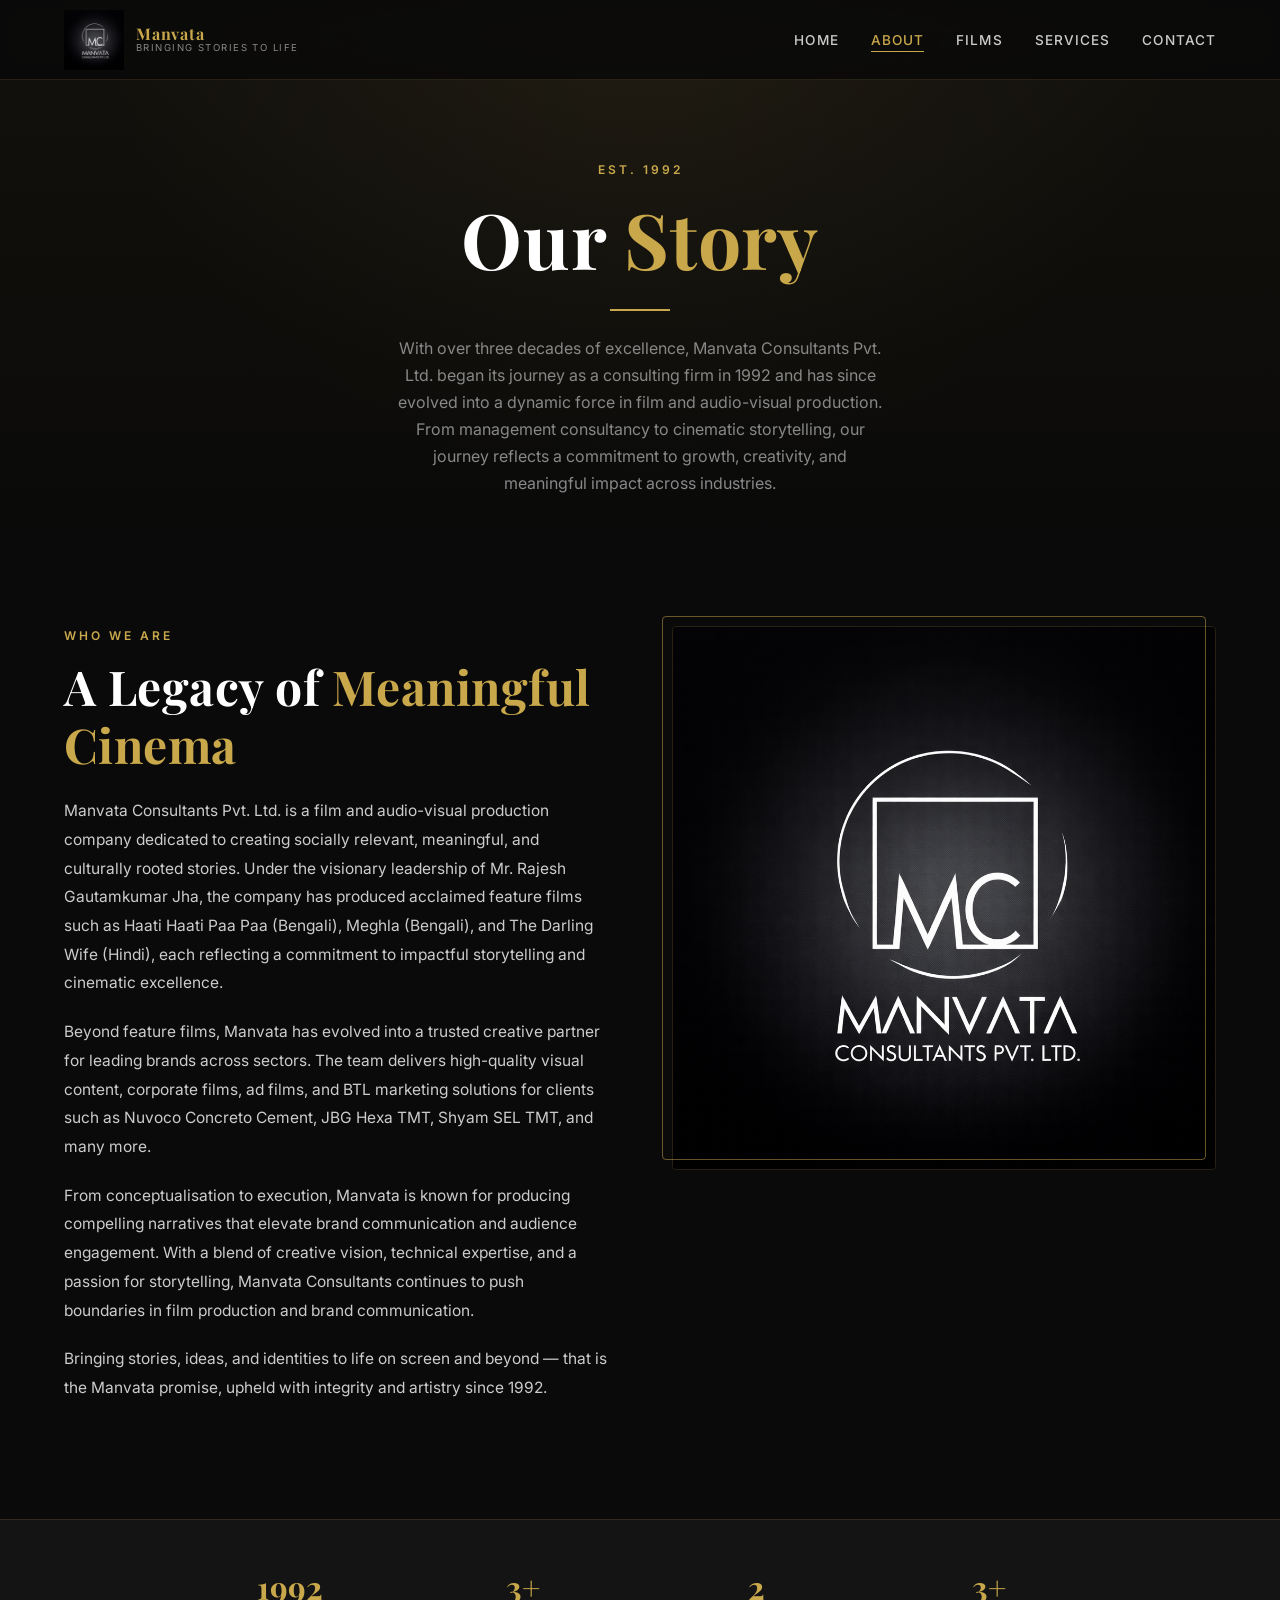
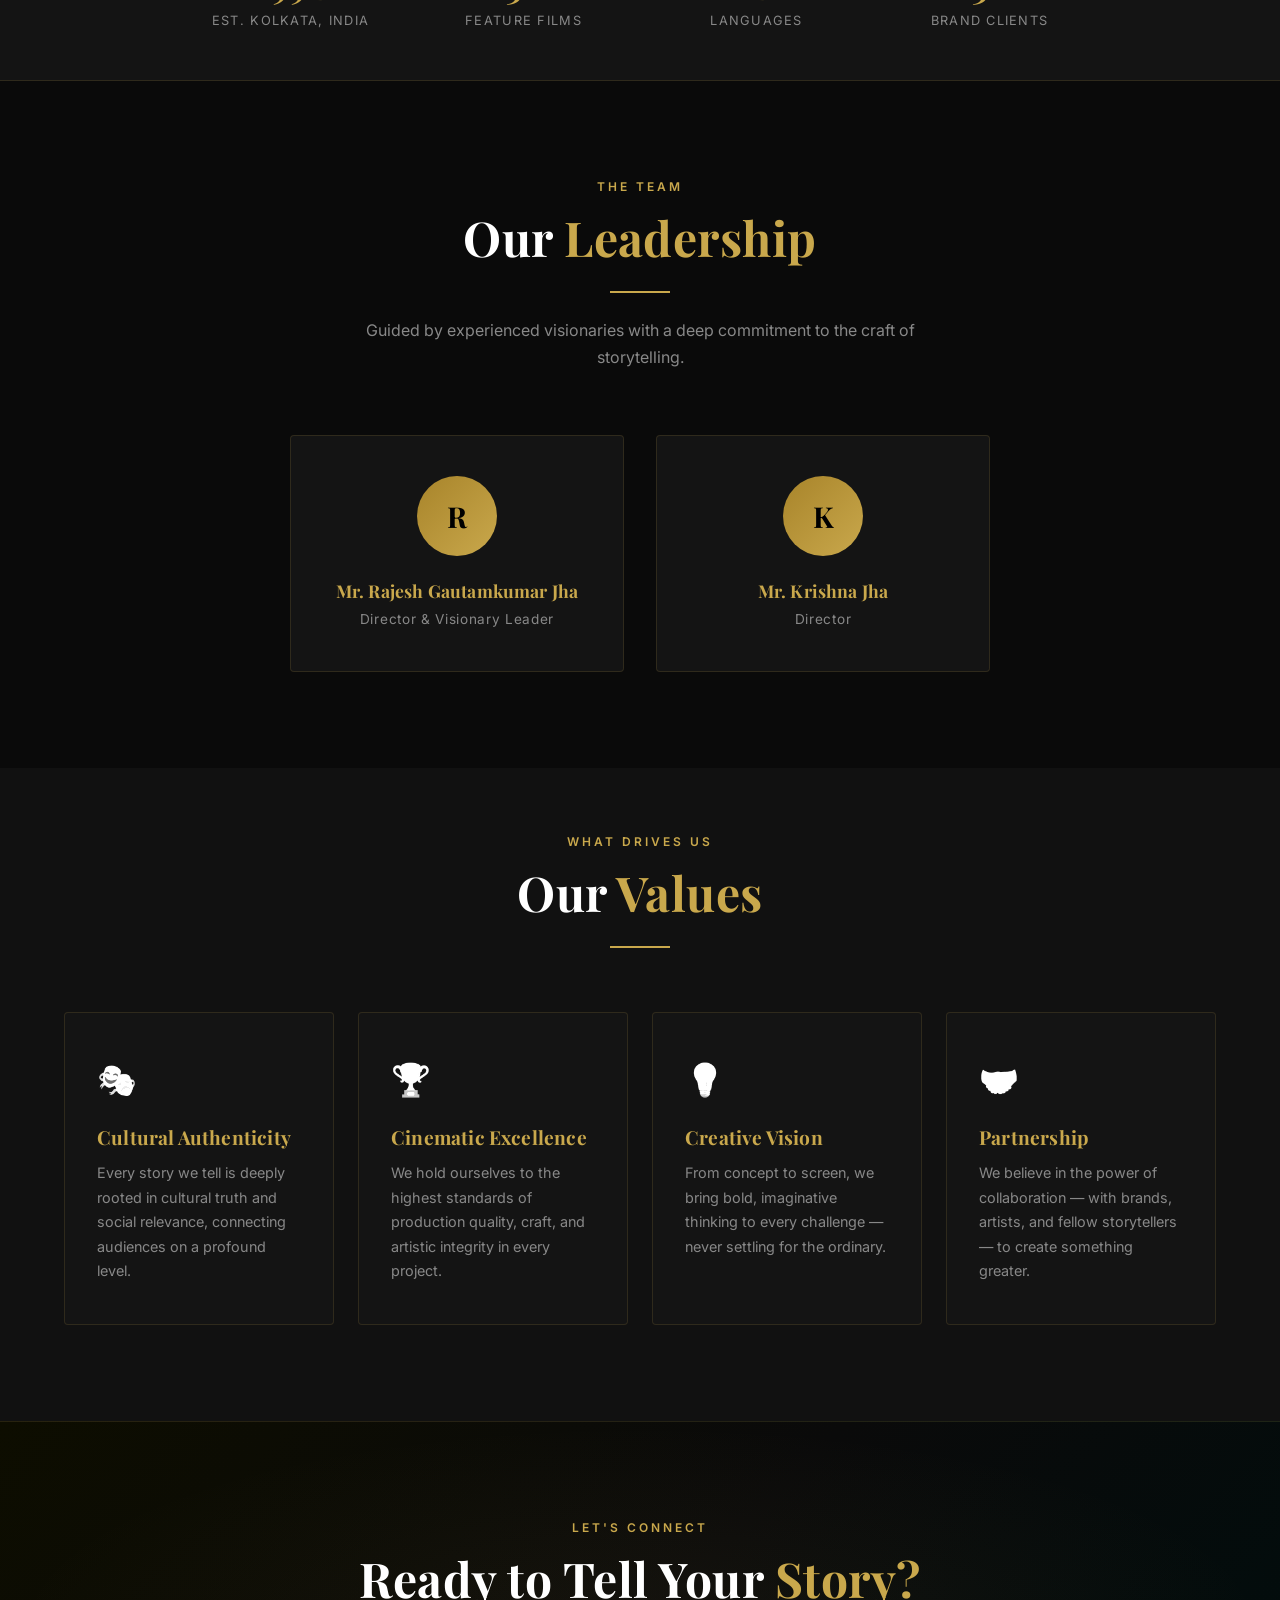
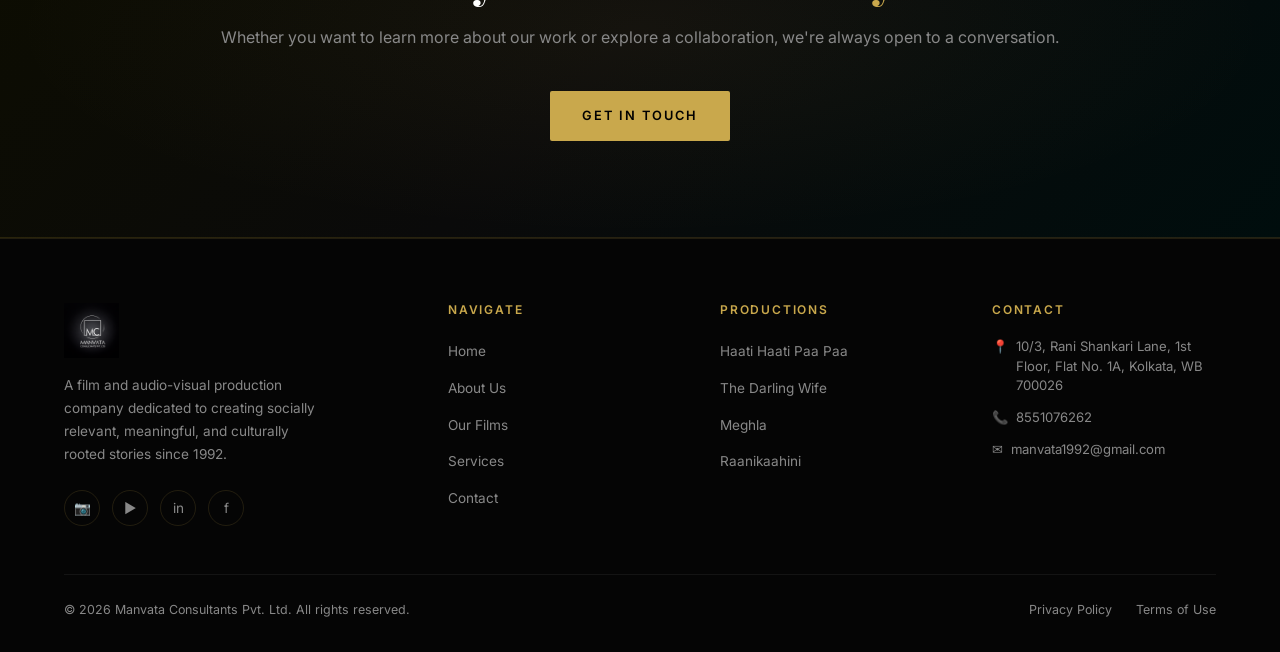
==== about.html @ 1e354010 "added gold MENU button for mobile" ====
<!DOCTYPE html>
<html lang="en">
<head>
  <meta charset="UTF-8" />
  <meta name="viewport" content="width=device-width, initial-scale=1.0" />
  <title>About Us — Manvata Consultants Pvt. Ltd.</title>
  <meta name="description" content="Learn about Manvata Consultants Pvt. Ltd. — our story, leadership, and mission to bring meaningful stories to life since 1992." />
  <link rel="preconnect" href="https://fonts.googleapis.com" />
  <link rel="preconnect" href="https://fonts.gstatic.com" crossorigin />
  <link href="https://fonts.googleapis.com/css2?family=Playfair+Display:ital,wght@0,400;0,600;0,700;1,400;1,600&family=Inter:wght@300;400;500;600&display=swap" rel="stylesheet" />
  <link rel="stylesheet" href="styles.css" />
  <style>
    .about-hero-page {
      padding-top: calc(var(--nav-height) + 5rem);
      padding-bottom: 5rem;
      padding-left: 5%;
      padding-right: 5%;
      text-align: center;
      background: linear-gradient(to bottom, rgba(201,168,76,0.05) 0%, transparent 100%);
      position: relative;
    }
    .about-hero-page::before {
      content: '';
      position: absolute;
      inset: 0;
      background: radial-gradient(ellipse at 50% 0%, rgba(201,168,76,0.07) 0%, transparent 60%);
      pointer-events: none;
    }
    .about-hero-page h1 {
      margin-bottom: 0.75rem;
      position: relative;
    }
    .about-hero-page p {
      color: var(--text-muted);
      font-size: 1rem;
      max-width: 500px;
      margin: 0 auto;
      position: relative;
    }
  </style>
</head>
<body>

  <!-- NAVIGATION -->
  <nav class="navbar" id="navbar">
    <a href="index.html" class="nav-logo">
      <img src="manvata-logo.png" alt="Manvata Consultants Logo" />
      <div class="nav-logo-text">
        <span class="nav-logo-name">Manvata</span>
        <span class="nav-logo-tagline">Bringing Stories to Life</span>
      </div>
    </a>
    <ul class="nav-links">
      <li><a href="index.html">Home</a></li>
      <li><a href="about.html">About</a></li>
      <li><a href="films.html">Films</a></li>
      <li><a href="services.html">Services</a></li>
      <li><a href="contact.html">Contact</a></li>
    </ul>
    <button class="mobile-menu-btn" id="menuBtn">MENU &#9776;</button>
  </nav>

  <!-- MOBILE MENU -->
  <div class="mobile-menu">
    <a href="index.html">Home</a>
    <a href="about.html">About</a>
    <a href="films.html">Films</a>
    <a href="services.html">Services</a>
    <a href="contact.html">Contact</a>
  </div>

  <main>

    <!-- HERO -->
    <div class="about-hero-page">
      <span class="section-label reveal">Est. 1992</span>
      <h1 class="reveal">Our <span class="gold-text">Story</span></h1>
      <div class="gold-line reveal"></div>
      <p class="reveal">With over three decades of excellence, Manvata Consultants Pvt. Ltd. began its journey as a consulting firm in 1992 and has since evolved into a dynamic force in film and audio-visual production. From management consultancy to cinematic storytelling, our journey reflects a commitment to growth, creativity, and meaningful impact across industries.</p>
    </div>

    <!-- COMPANY STORY -->
    <section class="section" style="padding-top: 3rem;">
      <div class="section-inner">
        <div class="story-content">
          <div class="story-text reveal-left">
            <span class="section-label">Who We Are</span>
            <h2 style="margin-bottom: 1.5rem;">A Legacy of <span class="gold-text">Meaningful Cinema</span></h2>
            <p>
              Manvata Consultants Pvt. Ltd. is a film and audio-visual production company dedicated to creating socially relevant,
              meaningful, and culturally rooted stories. Under the visionary leadership of Mr. Rajesh Gautamkumar Jha, the company
              has produced acclaimed feature films such as Haati Haati Paa Paa (Bengali), Meghla (Bengali), and The Darling Wife
              (Hindi), each reflecting a commitment to impactful storytelling and cinematic excellence.
            </p>
            <p>
              Beyond feature films, Manvata has evolved into a trusted creative partner for leading brands across sectors. The team
              delivers high-quality visual content, corporate films, ad films, and BTL marketing solutions for clients such as Nuvoco
              Concreto Cement, JBG Hexa TMT, Shyam SEL TMT, and many more.
            </p>
            <p>
              From conceptualisation to execution, Manvata is known for producing compelling narratives that elevate brand
              communication and audience engagement. With a blend of creative vision, technical expertise, and a passion for
              storytelling, Manvata Consultants continues to push boundaries in film production and brand communication.
            </p>
            <p>
              Bringing stories, ideas, and identities to life on screen and beyond — that is the Manvata promise, upheld with
              integrity and artistry since 1992.
            </p>
          </div>
          <div class="story-image reveal-right">
            <img src="manvata-logo.png" alt="Manvata Consultants" style="border-radius: 4px; border: 1px solid var(--border-subtle);" />
            <div class="story-image-frame"></div>
          </div>
        </div>
      </div>
    </section>

    <!-- STATS BAR -->
    <div class="stats-bar reveal">
      <div class="stats-grid">
        <div class="stat-item">
          <h3>1992</h3>
          <p>Est. Kolkata, India</p>
        </div>
        <div class="stat-item">
          <h3>3+</h3>
          <p>Feature Films</p>
        </div>
        <div class="stat-item">
          <h3>2</h3>
          <p>Languages</p>
        </div>
        <div class="stat-item">
          <h3>3+</h3>
          <p>Brand Clients</p>
        </div>
      </div>
    </div>

    <!-- LEADERSHIP -->
    <section class="section">
      <div class="section-inner">
        <div class="section-header">
          <span class="section-label reveal">The Team</span>
          <h2 class="reveal">Our <span class="gold-text">Leadership</span></h2>
          <div class="gold-line reveal"></div>
          <p class="reveal">Guided by experienced visionaries with a deep commitment to the craft of storytelling.</p>
        </div>
        <div class="leadership-grid">
          <div class="leader-card reveal reveal-delay-1">
            <div class="leader-avatar">R</div>
            <h3>Mr. Rajesh Gautamkumar Jha</h3>
            <p class="leader-role">Director &amp; Visionary Leader</p>
          </div>
          <div class="leader-card reveal reveal-delay-2">
            <div class="leader-avatar">K</div>
            <h3>Mr. Krishna Jha</h3>
            <p class="leader-role">Director</p>
          </div>
        </div>
      </div>
    </section>

    <!-- VALUES SECTION -->
    <section class="section" style="background: var(--bg-secondary); padding-top: 4rem;">
      <div class="section-inner">
        <div class="section-header">
          <span class="section-label reveal">What Drives Us</span>
          <h2 class="reveal">Our <span class="gold-text">Values</span></h2>
          <div class="gold-line reveal"></div>
        </div>
        <div class="services-grid">
          <div class="service-card reveal reveal-delay-1">
            <span class="service-icon">🎭</span>
            <h3>Cultural Authenticity</h3>
            <p>Every story we tell is deeply rooted in cultural truth and social relevance, connecting audiences on a profound level.</p>
          </div>
          <div class="service-card reveal reveal-delay-2">
            <span class="service-icon">🏆</span>
            <h3>Cinematic Excellence</h3>
            <p>We hold ourselves to the highest standards of production quality, craft, and artistic integrity in every project.</p>
          </div>
          <div class="service-card reveal reveal-delay-3">
            <span class="service-icon">💡</span>
            <h3>Creative Vision</h3>
            <p>From concept to screen, we bring bold, imaginative thinking to every challenge — never settling for the ordinary.</p>
          </div>
          <div class="service-card reveal reveal-delay-4">
            <span class="service-icon">🤝</span>
            <h3>Partnership</h3>
            <p>We believe in the power of collaboration — with brands, artists, and fellow storytellers — to create something greater.</p>
          </div>
        </div>
      </div>
    </section>

    <!-- CTA SECTION -->
    <section class="cta-section">
      <div class="section-inner">
        <span class="section-label reveal">Let's Connect</span>
        <h2 class="reveal">Ready to Tell Your <span class="gold-text">Story?</span></h2>
        <p class="reveal">Whether you want to learn more about our work or explore a collaboration, we're always open to a conversation.</p>
        <a href="contact.html" class="btn btn-gold reveal">Get In Touch</a>
      </div>
    </section>

  </main>

  <!-- FOOTER -->
  <footer class="footer">
    <div class="footer-grid">
      <div class="footer-brand">
        <img src="manvata-logo.png" alt="Manvata Consultants" class="footer-logo" />
        <p>A film and audio-visual production company dedicated to creating socially relevant, meaningful, and culturally rooted stories since 1992.</p>
        <div class="social-links">
          <a href="#" class="social-link" aria-label="Instagram">&#x1F4F7;</a>
          <a href="#" class="social-link" aria-label="YouTube">&#x25B6;</a>
          <a href="#" class="social-link" aria-label="LinkedIn">in</a>
          <a href="#" class="social-link" aria-label="Facebook">f</a>
        </div>
      </div>
      <div class="footer-col">
        <h4>Navigate</h4>
        <ul>
          <li><a href="index.html">Home</a></li>
          <li><a href="about.html">About Us</a></li>
          <li><a href="films.html">Our Films</a></li>
          <li><a href="services.html">Services</a></li>
          <li><a href="contact.html">Contact</a></li>
        </ul>
      </div>
      <div class="footer-col">
        <h4>Productions</h4>
        <ul>
          <li><a href="films.html">Haati Haati Paa Paa</a></li>
          <li><a href="films.html">The Darling Wife</a></li>
          <li><a href="films.html">Meghla</a></li>
          <li><a href="films.html">Raanikaahini</a></li>
        </ul>
      </div>
      <div class="footer-col">
        <h4>Contact</h4>
        <div class="contact-line">
          <span>&#x1F4CD;</span>
          <span>10/3, Rani Shankari Lane, 1st Floor, Flat No. 1A, Kolkata, WB 700026</span>
        </div>
        <div class="contact-line">
          <span>&#x1F4DE;</span>
          <span>8551076262</span>
        </div>
        <div class="contact-line">
          <span>&#x2709;</span>
          <span>manvata1992@gmail.com</span>
        </div>
      </div>
    </div>
    <div class="footer-bottom">
      <p>&copy; 2026 Manvata Consultants Pvt. Ltd. All rights reserved.</p>
      <div class="footer-bottom-links">
        <a href="#">Privacy Policy</a>
        <a href="#">Terms of Use</a>
      </div>
    </div>
  </footer>

  <script src="script.js"></script>
</body>
</html>
---- styles.css ----
/* ============================================
   MANVATA CONSULTANTS - MAIN STYLESHEET
   Dark Cinematic Theme
   ============================================ */

:root {
  --bg-primary: #0a0a0a;
  --bg-secondary: #111111;
  --bg-card: #141414;
  --bg-card-hover: #1a1a1a;
  --gold: #c9a84c;
  --gold-light: #e0c070;
  --gold-dark: #a8842a;
  --text-white: #ffffff;
  --text-light: #cccccc;
  --text-muted: #888888;
  --border-subtle: rgba(201, 168, 76, 0.15);
  --border-gold: rgba(201, 168, 76, 0.5);
  --shadow-gold: 0 0 30px rgba(201, 168, 76, 0.2);
  --shadow-gold-strong: 0 0 50px rgba(201, 168, 76, 0.35);
  --font-serif: 'Playfair Display', Georgia, serif;
  --font-sans: 'Inter', 'Segoe UI', sans-serif;
  --transition: all 0.35s cubic-bezier(0.4, 0, 0.2, 1);
  --nav-height: 80px;
}

/* ========== RESET & BASE ========== */
*, *::before, *::after {
  margin: 0;
  padding: 0;
  box-sizing: border-box;
}

html {
  scroll-behavior: smooth;
  font-size: 16px;
}

body {
  background-color: var(--bg-primary);
  color: var(--text-white);
  font-family: var(--font-sans);
  line-height: 1.7;
  overflow-x: hidden;
}

a {
  color: inherit;
  text-decoration: none;
}

img {
  max-width: 100%;
  height: auto;
  display: block;
}

ul {
  list-style: none;
}

/* ========== TYPOGRAPHY ========== */
h1, h2, h3, h4 {
  font-family: var(--font-serif);
  font-weight: 700;
  line-height: 1.2;
  letter-spacing: 0.01em;
}

h1 { font-size: clamp(2.4rem, 6vw, 5rem); }
h2 { font-size: clamp(1.8rem, 4vw, 3rem); }
h3 { font-size: clamp(1.3rem, 2.5vw, 1.8rem); }
h4 { font-size: 1.2rem; }

.gold-text { color: var(--gold); }
.section-label {
  font-size: 0.75rem;
  font-weight: 600;
  letter-spacing: 0.25em;
  text-transform: uppercase;
  color: var(--gold);
  display: block;
  margin-bottom: 0.75rem;
}

/* ========== NAVIGATION ========== */
.navbar {
  position: fixed;
  top: 0;
  left: 0;
  right: 0;
  z-index: 1000;
  height: var(--nav-height);
  display: flex;
  align-items: center;
  padding: 0 5%;
  background: rgba(10, 10, 10, 0.92);
  backdrop-filter: blur(16px);
  -webkit-backdrop-filter: blur(16px);
  border-bottom: 1px solid var(--border-subtle);
  transition: var(--transition);
}

.navbar.scrolled {
  background: rgba(10, 10, 10, 0.98);
  box-shadow: 0 4px 30px rgba(0,0,0,0.5);
}

.nav-logo {
  display: flex;
  align-items: center;
  gap: 12px;
  flex-shrink: 0;
}

.nav-logo img {
  max-height: 60px;
  width: auto;
  object-fit: contain;
}

.nav-logo-text {
  display: flex;
  flex-direction: column;
  line-height: 1.1;
}

.nav-logo-name {
  font-family: var(--font-serif);
  font-size: 1rem;
  font-weight: 700;
  color: var(--gold);
  letter-spacing: 0.05em;
}

.nav-logo-tagline {
  font-size: 0.6rem;
  color: var(--text-muted);
  letter-spacing: 0.15em;
  text-transform: uppercase;
}

.nav-links {
  display: flex;
  align-items: center;
  gap: 2rem;
  margin-left: auto;
}

.nav-links a {
  font-size: 0.85rem;
  font-weight: 500;
  letter-spacing: 0.08em;
  text-transform: uppercase;
  color: var(--text-light);
  position: relative;
  transition: var(--transition);
}

.nav-links a::after {
  content: '';
  position: absolute;
  bottom: -4px;
  left: 0;
  width: 0;
  height: 1px;
  background: var(--gold);
  transition: var(--transition);
}

.nav-links a:hover,
.nav-links a.active {
  color: var(--gold);
}

.nav-links a:hover::after,
.nav-links a.active::after {
  width: 100%;
}

.mobile-menu-btn {
  display: none;
  background: none;
  border: none;
  color: #c9a84c;
  font-size: 16px;
  font-weight: bold;
  cursor: pointer;
  letter-spacing: 2px;
  margin-left: auto;
}

@media (max-width: 768px) {
  .nav-logo img {
    max-height: 45px;
  }

  .mobile-menu-btn {
    display: block;
  }

  .nav-links {
    display: none;
  }

  .nav-links.active {
    display: flex;
    flex-direction: column;
    position: absolute;
    top: 100%;
    left: 0;
    width: 100%;
    background: #0a0a0a;
    padding: 20px;
    gap: 20px;
  }
}

.mobile-menu {
  display: none;
  position: fixed;
  top: var(--nav-height);
  left: 0;
  right: 0;
  background: #0a0a0a;
  border-bottom: 1px solid var(--border-gold);
  padding: 1.5rem 5%;
  z-index: 999;
  flex-direction: column;
  gap: 0;
}

.mobile-menu.open {
  display: flex;
}

.mobile-menu a {
  font-size: 0.9rem;
  font-weight: 600;
  letter-spacing: 0.12em;
  text-transform: uppercase;
  color: #c9a84c;
  transition: var(--transition);
  border-bottom: 1px solid rgba(201, 168, 76, 0.15);
  padding: 1rem 0;
}

.mobile-menu a:last-child {
  border-bottom: none;
}

.mobile-menu a:hover {
  color: #fff;
  padding-left: 10px;
}

/* ========== HERO SECTION ========== */
.hero {
  position: relative;
  min-height: 100vh;
  display: flex;
  align-items: center;
  justify-content: center;
  text-align: center;
  overflow: hidden;
  background: var(--bg-primary);
}

.hero-bg {
  position: absolute;
  inset: 0;
  background:
    radial-gradient(ellipse at 50% 0%, rgba(201, 168, 76, 0.08) 0%, transparent 60%),
    radial-gradient(ellipse at 80% 100%, rgba(201, 168, 76, 0.05) 0%, transparent 50%);
}

.hero-grid {
  position: absolute;
  inset: 0;
  background-image:
    linear-gradient(rgba(201, 168, 76, 0.04) 1px, transparent 1px),
    linear-gradient(90deg, rgba(201, 168, 76, 0.04) 1px, transparent 1px);
  background-size: 60px 60px;
  mask-image: radial-gradient(ellipse at center, black 30%, transparent 80%);
}

.hero-content {
  position: relative;
  z-index: 2;
  padding: 0 5%;
  max-width: 900px;
}

.hero-logo {
  width: 160px;
  height: 160px;
  object-fit: contain;
  margin: 0 auto 2.5rem;
  filter: drop-shadow(0 0 30px rgba(201, 168, 76, 0.3));
  animation: float 6s ease-in-out infinite;
}

@keyframes float {
  0%, 100% { transform: translateY(0); }
  50% { transform: translateY(-12px); }
}

.hero-title {
  color: var(--text-white);
  margin-bottom: 0.5rem;
  text-shadow: 0 2px 20px rgba(0,0,0,0.5);
}

.hero-tagline {
  font-family: var(--font-serif);
  font-size: clamp(1.2rem, 3vw, 1.8rem);
  color: var(--gold);
  font-style: italic;
  margin-bottom: 2rem;
  letter-spacing: 0.05em;
}

@media (max-width: 768px) {
  .hero-tagline {
    margin-bottom: 30px;
  }
  .hero-description {
    margin-bottom: 30px;
  }
  .hero-content {
    padding: 0 6%;
    display: flex;
    flex-direction: column;
    align-items: center;
  }
  .hero-logo {
    width: 120px;
    height: 120px;
  }
}

.hero-divider {
  width: 80px;
  height: 1px;
  background: linear-gradient(90deg, transparent, var(--gold), transparent);
  margin: 0 auto 2rem;
}

.hero-description {
  font-size: 1.05rem;
  color: var(--text-light);
  max-width: 560px;
  margin: 0 auto 2.5rem;
  line-height: 1.8;
}

.hero-scroll-hint {
  position: absolute;
  bottom: 2rem;
  left: 50%;
  transform: translateX(-50%);
  display: flex;
  flex-direction: column;
  align-items: center;
  gap: 8px;
  color: var(--text-muted);
  font-size: 0.7rem;
  letter-spacing: 0.15em;
  text-transform: uppercase;
  animation: bounce 2s ease-in-out infinite;
}

.hero-scroll-hint::after {
  content: '';
  width: 1px;
  height: 40px;
  background: linear-gradient(to bottom, var(--gold), transparent);
}

@keyframes bounce {
  0%, 100% { transform: translateX(-50%) translateY(0); }
  50% { transform: translateX(-50%) translateY(-8px); }
}

/* ========== BUTTONS ========== */
.btn {
  display: inline-flex;
  align-items: center;
  gap: 8px;
  padding: 14px 32px;
  border-radius: 2px;
  font-size: 0.8rem;
  font-weight: 600;
  letter-spacing: 0.15em;
  text-transform: uppercase;
  cursor: pointer;
  border: none;
  transition: var(--transition);
  position: relative;
  overflow: hidden;
}

.btn-gold {
  background: var(--gold);
  color: #000;
}

.btn-gold::before {
  content: '';
  position: absolute;
  top: 0;
  left: -100%;
  width: 100%;
  height: 100%;
  background: linear-gradient(90deg, transparent, rgba(255,255,255,0.2), transparent);
  transition: left 0.5s;
}

.btn-gold:hover::before { left: 100%; }
.btn-gold:hover {
  background: var(--gold-light);
  box-shadow: 0 8px 25px rgba(201, 168, 76, 0.4);
  transform: translateY(-2px);
}

.btn-outline {
  background: transparent;
  color: var(--gold);
  border: 1px solid var(--gold);
}

.btn-outline:hover {
  background: var(--gold);
  color: #000;
  box-shadow: 0 8px 25px rgba(201, 168, 76, 0.3);
  transform: translateY(-2px);
}

/* ========== SECTIONS ========== */
.section {
  padding: 6rem 5%;
}

.section-inner {
  max-width: 1200px;
  margin: 0 auto;
}

.section-header {
  text-align: center;
  margin-bottom: 4rem;
}

.section-header h2 {
  margin-bottom: 1rem;
}

.section-header p {
  color: var(--text-muted);
  max-width: 560px;
  margin: 0 auto;
  font-size: 1rem;
}

.gold-line {
  width: 60px;
  height: 2px;
  background: var(--gold);
  margin: 1.5rem auto;
}

/* ========== SERVICE CARDS ========== */
.services-grid {
  display: grid;
  grid-template-columns: repeat(auto-fit, minmax(260px, 1fr));
  gap: 1.5rem;
}

.service-card {
  background: var(--bg-card);
  border: 1px solid var(--border-subtle);
  border-radius: 4px;
  padding: 2.5rem 2rem;
  transition: var(--transition);
  position: relative;
  overflow: hidden;
}

.service-card::before {
  content: '';
  position: absolute;
  top: 0;
  left: 0;
  right: 0;
  height: 2px;
  background: linear-gradient(90deg, transparent, var(--gold), transparent);
  transform: scaleX(0);
  transition: var(--transition);
}

.service-card:hover {
  background: var(--bg-card-hover);
  border-color: var(--border-gold);
  box-shadow: var(--shadow-gold);
  transform: translateY(-6px);
}

.service-card:hover::before {
  transform: scaleX(1);
}

.service-icon {
  font-size: 2rem;
  margin-bottom: 1.2rem;
  display: block;
  filter: saturate(0) brightness(2);
  transition: var(--transition);
}

.service-card:hover .service-icon {
  filter: none;
}

.service-card h3 {
  color: var(--gold);
  font-size: 1.2rem;
  margin-bottom: 0.75rem;
}

.service-card p {
  color: var(--text-muted);
  font-size: 0.9rem;
  line-height: 1.7;
}

/* ========== FILM CARDS ========== */
.films-grid {
  display: grid;
  grid-template-columns: repeat(auto-fit, minmax(280px, 1fr));
  gap: 2rem;
}

.film-card {
  background: var(--bg-card);
  border: 1px solid var(--border-subtle);
  border-radius: 4px;
  overflow: hidden;
  transition: var(--transition);
  position: relative;
}

.film-card:hover {
  border-color: var(--gold);
  box-shadow: var(--shadow-gold-strong);
  transform: translateY(-8px);
}

.film-poster {
  position: relative;
  aspect-ratio: 2/3;
  overflow: hidden;
}

.film-poster img {
  width: 100%;
  height: 100%;
  object-fit: cover;
  transition: transform 0.6s cubic-bezier(0.4, 0, 0.2, 1);
}

.film-card:hover .film-poster img {
  transform: scale(1.06);
}

.film-poster-placeholder {
  width: 100%;
  height: 100%;
  background: linear-gradient(135deg, #111 0%, #1a1500 50%, #111 100%);
  display: flex;
  flex-direction: column;
  align-items: center;
  justify-content: center;
  gap: 1rem;
  aspect-ratio: 2/3;
}

.film-poster-placeholder .placeholder-icon {
  font-size: 3rem;
  opacity: 0.4;
}

.film-poster-placeholder .placeholder-text {
  font-family: var(--font-serif);
  font-size: 1.5rem;
  color: var(--gold);
  opacity: 0.6;
  text-align: center;
  padding: 0 1rem;
}

.film-overlay {
  position: absolute;
  inset: 0;
  background: linear-gradient(to top, rgba(0,0,0,0.9) 0%, transparent 60%);
  opacity: 0;
  transition: var(--transition);
  display: flex;
  align-items: flex-end;
  padding: 1.5rem;
}

.film-card:hover .film-overlay {
  opacity: 1;
}

.film-overlay-text {
  color: var(--text-light);
  font-size: 0.85rem;
  line-height: 1.6;
}

.film-info {
  padding: 1.5rem;
}

.film-badge {
  display: inline-block;
  padding: 3px 10px;
  font-size: 0.65rem;
  font-weight: 600;
  letter-spacing: 0.15em;
  text-transform: uppercase;
  border-radius: 2px;
  margin-bottom: 0.75rem;
}

.badge-language {
  background: rgba(201, 168, 76, 0.15);
  color: var(--gold);
  border: 1px solid var(--border-gold);
}

.badge-coming-soon {
  background: rgba(201, 168, 76, 0.9);
  color: #000;
  font-weight: 700;
}

.film-info h3 {
  color: var(--text-white);
  margin-bottom: 0.4rem;
  font-size: 1.2rem;
}

.film-info .film-genre {
  color: var(--text-muted);
  font-size: 0.8rem;
  letter-spacing: 0.08em;
}

/* ========== CLIENT CARDS ========== */
.clients-grid {
  display: grid;
  grid-template-columns: repeat(auto-fit, minmax(220px, 1fr));
  gap: 1.5rem;
  max-width: 900px;
  margin: 0 auto;
}

.client-card {
  background: var(--bg-card);
  border: 1px solid var(--border-subtle);
  border-radius: 4px;
  padding: 2rem 1.5rem;
  text-align: center;
  transition: var(--transition);
}

.client-card:hover {
  border-color: var(--border-gold);
  box-shadow: var(--shadow-gold);
  transform: translateY(-4px);
}

.client-card h3 {
  font-family: var(--font-serif);
  font-size: 1.1rem;
  color: var(--gold);
  line-height: 1.4;
}

/* ========== CTA SECTION ========== */
.cta-section {
  background: linear-gradient(135deg, #0d0d00 0%, #0a0a0a 50%, #000d0d 100%);
  border-top: 1px solid var(--border-subtle);
  border-bottom: 1px solid var(--border-subtle);
  text-align: center;
  padding: 6rem 5%;
  position: relative;
  overflow: hidden;
}

.cta-section::before {
  content: '';
  position: absolute;
  inset: 0;
  background: radial-gradient(ellipse at center, rgba(201, 168, 76, 0.06) 0%, transparent 70%);
}

.cta-section .section-inner {
  position: relative;
}

.cta-section h2 {
  margin-bottom: 1rem;
}

.cta-section p {
  color: var(--text-muted);
  margin-bottom: 2.5rem;
  font-size: 1rem;
}

/* ========== STATS BAR ========== */
.stats-bar {
  background: var(--bg-card);
  border-top: 1px solid var(--border-subtle);
  border-bottom: 1px solid var(--border-subtle);
  padding: 3rem 5%;
}

.stats-grid {
  display: grid;
  grid-template-columns: repeat(auto-fit, minmax(150px, 1fr));
  gap: 2rem;
  max-width: 900px;
  margin: 0 auto;
  text-align: center;
}

.stat-item h3 {
  font-family: var(--font-serif);
  font-size: 2rem;
  color: var(--gold);
  margin-bottom: 0.25rem;
}

.stat-item p {
  color: var(--text-muted);
  font-size: 0.8rem;
  letter-spacing: 0.1em;
  text-transform: uppercase;
}

/* ========== ABOUT PAGE ========== */
.about-hero {
  padding-top: calc(var(--nav-height) + 5rem);
  padding-bottom: 5rem;
  padding-left: 5%;
  padding-right: 5%;
  background: linear-gradient(to bottom, rgba(201,168,76,0.04) 0%, transparent 100%);
  text-align: center;
}

.about-hero h1 {
  margin-bottom: 1rem;
}

.story-content {
  display: grid;
  grid-template-columns: 1fr 1fr;
  gap: 4rem;
  align-items: start;
}

@media (max-width: 768px) {
  .story-content {
    grid-template-columns: 1fr;
  }
}

.story-text p {
  color: var(--text-light);
  margin-bottom: 1.25rem;
  line-height: 1.85;
  font-size: 0.97rem;
}

.story-image {
  position: relative;
}

.story-image img {
  width: 100%;
  border-radius: 4px;
  border: 1px solid var(--border-subtle);
}

.story-image-frame {
  position: absolute;
  top: -10px;
  left: -10px;
  right: 10px;
  bottom: 10px;
  border: 1px solid var(--border-gold);
  border-radius: 4px;
  pointer-events: none;
}

/* ========== LEADERSHIP ========== */
.leadership-grid {
  display: grid;
  grid-template-columns: repeat(auto-fit, minmax(280px, 1fr));
  gap: 2rem;
  max-width: 700px;
  margin: 0 auto;
}

.leader-card {
  background: var(--bg-card);
  border: 1px solid var(--border-subtle);
  border-radius: 4px;
  padding: 2.5rem 2rem;
  text-align: center;
  transition: var(--transition);
}

.leader-card:hover {
  border-color: var(--border-gold);
  box-shadow: var(--shadow-gold);
}

.leader-avatar {
  width: 80px;
  height: 80px;
  border-radius: 50%;
  background: linear-gradient(135deg, var(--gold-dark), var(--gold));
  display: flex;
  align-items: center;
  justify-content: center;
  margin: 0 auto 1.5rem;
  font-family: var(--font-serif);
  font-size: 1.8rem;
  color: #000;
  font-weight: 700;
}

.leader-card h3 {
  color: var(--gold);
  margin-bottom: 0.4rem;
  font-size: 1.1rem;
}

.leader-card .leader-role {
  color: var(--text-muted);
  font-size: 0.85rem;
  letter-spacing: 0.05em;
}

/* ========== SERVICES PAGE ========== */
.page-hero {
  padding-top: calc(var(--nav-height) + 5rem);
  padding-bottom: 4rem;
  padding-left: 5%;
  padding-right: 5%;
  text-align: center;
  position: relative;
}

.page-hero::after {
  content: '';
  position: absolute;
  bottom: 0;
  left: 50%;
  transform: translateX(-50%);
  width: 80px;
  height: 2px;
  background: var(--gold);
}

.service-block {
  display: grid;
  grid-template-columns: 80px 1fr;
  gap: 2rem;
  align-items: start;
  background: var(--bg-card);
  border: 1px solid var(--border-subtle);
  border-radius: 4px;
  padding: 3rem;
  margin-bottom: 1.5rem;
  transition: var(--transition);
}

.service-block:hover {
  border-color: var(--border-gold);
  box-shadow: var(--shadow-gold);
}

.service-block-icon {
  width: 64px;
  height: 64px;
  border-radius: 50%;
  background: rgba(201, 168, 76, 0.1);
  border: 1px solid var(--border-gold);
  display: flex;
  align-items: center;
  justify-content: center;
  font-size: 1.5rem;
  flex-shrink: 0;
}

.service-block-content h3 {
  color: var(--gold);
  margin-bottom: 1rem;
  font-size: 1.5rem;
}

.service-block-content p {
  color: var(--text-light);
  line-height: 1.8;
  font-size: 0.97rem;
}

@media (max-width: 600px) {
  .service-block {
    grid-template-columns: 1fr;
    padding: 2rem;
  }
}

/* ========== CONTACT PAGE ========== */
.contact-grid {
  display: grid;
  grid-template-columns: 1.4fr 1fr;
  gap: 3rem;
  align-items: start;
}

@media (max-width: 900px) {
  .contact-grid {
    grid-template-columns: 1fr;
  }
}

.contact-form {
  background: var(--bg-card);
  border: 1px solid var(--border-subtle);
  border-radius: 4px;
  padding: 2.5rem;
}

.form-group {
  margin-bottom: 1.5rem;
}

.form-group label {
  display: block;
  font-size: 0.78rem;
  font-weight: 600;
  letter-spacing: 0.1em;
  text-transform: uppercase;
  color: var(--text-muted);
  margin-bottom: 0.5rem;
}

.form-group input,
.form-group select,
.form-group textarea {
  width: 100%;
  background: rgba(255,255,255,0.04);
  border: 1px solid var(--border-subtle);
  border-radius: 2px;
  padding: 12px 16px;
  color: var(--text-white);
  font-family: var(--font-sans);
  font-size: 0.9rem;
  transition: var(--transition);
  outline: none;
  -webkit-appearance: none;
}

.form-group select {
  cursor: pointer;
  background-image: url("data:image/svg+xml,%3Csvg xmlns='http://www.w3.org/2000/svg' width='12' height='8' viewBox='0 0 12 8'%3E%3Cpath d='M1 1l5 5 5-5' stroke='%23c9a84c' stroke-width='1.5' fill='none'/%3E%3C/svg%3E");
  background-repeat: no-repeat;
  background-position: right 14px center;
  padding-right: 40px;
  background-color: rgba(255,255,255,0.04);
}

.form-group select option {
  background: #1a1a1a;
  color: var(--text-white);
}

.form-group input:focus,
.form-group select:focus,
.form-group textarea:focus {
  border-color: var(--gold);
  background: rgba(201, 168, 76, 0.05);
  box-shadow: 0 0 0 2px rgba(201, 168, 76, 0.1);
}

.form-group input::placeholder,
.form-group textarea::placeholder {
  color: var(--text-muted);
}

.form-group textarea {
  resize: vertical;
  min-height: 130px;
}

.contact-info-card {
  background: var(--bg-card);
  border: 1px solid var(--border-subtle);
  border-radius: 4px;
  padding: 2.5rem;
  margin-bottom: 1.5rem;
}

.contact-info-card h3 {
  color: var(--gold);
  margin-bottom: 1.5rem;
  font-size: 1.2rem;
}

.contact-detail {
  display: flex;
  gap: 1rem;
  margin-bottom: 1.5rem;
  align-items: flex-start;
}

.contact-detail:last-child {
  margin-bottom: 0;
}

.contact-detail-icon {
  font-size: 1.2rem;
  flex-shrink: 0;
  margin-top: 2px;
}

.contact-detail-text {
  flex: 1;
}

.contact-detail-text strong {
  display: block;
  font-size: 0.75rem;
  letter-spacing: 0.1em;
  text-transform: uppercase;
  color: var(--text-muted);
  margin-bottom: 0.25rem;
}

.contact-detail-text span {
  color: var(--text-light);
  font-size: 0.9rem;
  line-height: 1.5;
}

.map-placeholder {
  background: var(--bg-card);
  border: 1px solid var(--border-subtle);
  border-radius: 4px;
  height: 220px;
  display: flex;
  flex-direction: column;
  align-items: center;
  justify-content: center;
  gap: 0.75rem;
  color: var(--text-muted);
  font-size: 0.85rem;
}

.map-placeholder .map-icon {
  font-size: 2.5rem;
  opacity: 0.4;
}

/* ========== FOOTER ========== */
.footer {
  background: #050505;
  border-top: 1px solid var(--border-subtle);
  padding: 4rem 5% 2rem;
}

.footer-grid {
  display: grid;
  grid-template-columns: 1.5fr 1fr 1fr 1fr;
  gap: 3rem;
  max-width: 1200px;
  margin: 0 auto;
}

@media (max-width: 900px) {
  .footer-grid {
    grid-template-columns: 1fr 1fr;
  }
}

@media (max-width: 560px) {
  .footer-grid {
    grid-template-columns: 1fr;
  }
}

.footer-brand .footer-logo {
  height: 55px;
  width: auto;
  object-fit: contain;
  margin-bottom: 1rem;
}

.footer-brand p {
  color: var(--text-muted);
  font-size: 0.85rem;
  line-height: 1.7;
  max-width: 260px;
  margin-bottom: 1.5rem;
}

.social-links {
  display: flex;
  gap: 0.75rem;
}

.social-link {
  width: 36px;
  height: 36px;
  border-radius: 50%;
  border: 1px solid var(--border-subtle);
  display: flex;
  align-items: center;
  justify-content: center;
  font-size: 0.85rem;
  color: var(--text-muted);
  transition: var(--transition);
}

.social-link:hover {
  border-color: var(--gold);
  color: var(--gold);
  box-shadow: var(--shadow-gold);
}

.footer-col h4 {
  font-family: var(--font-sans);
  font-size: 0.75rem;
  font-weight: 600;
  letter-spacing: 0.15em;
  text-transform: uppercase;
  color: var(--gold);
  margin-bottom: 1.25rem;
}

.footer-col ul {
  display: flex;
  flex-direction: column;
  gap: 0.6rem;
}

.footer-col ul li a {
  color: var(--text-muted);
  font-size: 0.85rem;
  transition: var(--transition);
}

.footer-col ul li a:hover {
  color: var(--gold);
  padding-left: 6px;
}

.footer-col .contact-line {
  display: flex;
  align-items: flex-start;
  gap: 0.5rem;
  color: var(--text-muted);
  font-size: 0.82rem;
  margin-bottom: 0.75rem;
  line-height: 1.5;
}

.footer-bottom {
  margin-top: 3rem;
  padding-top: 1.5rem;
  border-top: 1px solid rgba(255,255,255,0.06);
  max-width: 1200px;
  margin-left: auto;
  margin-right: auto;
  display: flex;
  align-items: center;
  justify-content: space-between;
  flex-wrap: wrap;
  gap: 1rem;
}

.footer-bottom p {
  color: var(--text-muted);
  font-size: 0.78rem;
}

.footer-bottom-links {
  display: flex;
  gap: 1.5rem;
}

.footer-bottom-links a {
  color: var(--text-muted);
  font-size: 0.78rem;
  transition: var(--transition);
}

.footer-bottom-links a:hover {
  color: var(--gold);
}

/* ========== PAGE INTRO SECTION ========== */
.intro-section {
  background: linear-gradient(to bottom, rgba(201,168,76,0.03) 0%, transparent 100%);
  padding: 5rem 5%;
}

.intro-content {
  max-width: 800px;
  margin: 0 auto;
  text-align: center;
}

.intro-content p {
  color: var(--text-light);
  font-size: 1.05rem;
  line-height: 1.85;
}

/* ========== SCROLL REVEAL ANIMATIONS ========== */
.reveal {
  opacity: 0;
  transform: translateY(30px);
  transition: opacity 0.7s ease, transform 0.7s ease;
}

.reveal.revealed {
  opacity: 1;
  transform: translateY(0);
}

.reveal-left {
  opacity: 0;
  transform: translateX(-30px);
  transition: opacity 0.7s ease, transform 0.7s ease;
}

.reveal-left.revealed {
  opacity: 1;
  transform: translateX(0);
}

.reveal-right {
  opacity: 0;
  transform: translateX(30px);
  transition: opacity 0.7s ease, transform 0.7s ease;
}

.reveal-right.revealed {
  opacity: 1;
  transform: translateX(0);
}

.reveal-delay-1 { transition-delay: 0.1s; }
.reveal-delay-2 { transition-delay: 0.2s; }
.reveal-delay-3 { transition-delay: 0.3s; }
.reveal-delay-4 { transition-delay: 0.4s; }

/* ========== SUBSECTIONS ========== */
.subsection-title {
  font-family: var(--font-sans);
  font-size: 0.75rem;
  font-weight: 600;
  letter-spacing: 0.25em;
  text-transform: uppercase;
  color: var(--text-muted);
  margin-bottom: 2rem;
  display: flex;
  align-items: center;
  gap: 1rem;
}

.subsection-title::after {
  content: '';
  flex: 1;
  height: 1px;
  background: var(--border-subtle);
}

/* ========== PAGE TRANSITIONS ========== */
.page-transition {
  animation: pageIn 0.5s ease forwards;
}

@keyframes pageIn {
  from { opacity: 0; transform: translateY(20px); }
  to { opacity: 1; transform: translateY(0); }
}

/* ========== MISC ========== */
@media (max-width: 560px) {
  .form-row-2col {
    grid-template-columns: 1fr !important;
  }
}

.text-center { text-align: center; }
.mb-1 { margin-bottom: 0.5rem; }
.mb-2 { margin-bottom: 1rem; }
.mb-3 { margin-bottom: 1.5rem; }
.mb-4 { margin-bottom: 2rem; }

.separator {
  width: 100%;
  height: 1px;
  background: var(--border-subtle);
  margin: 4rem 0;
}
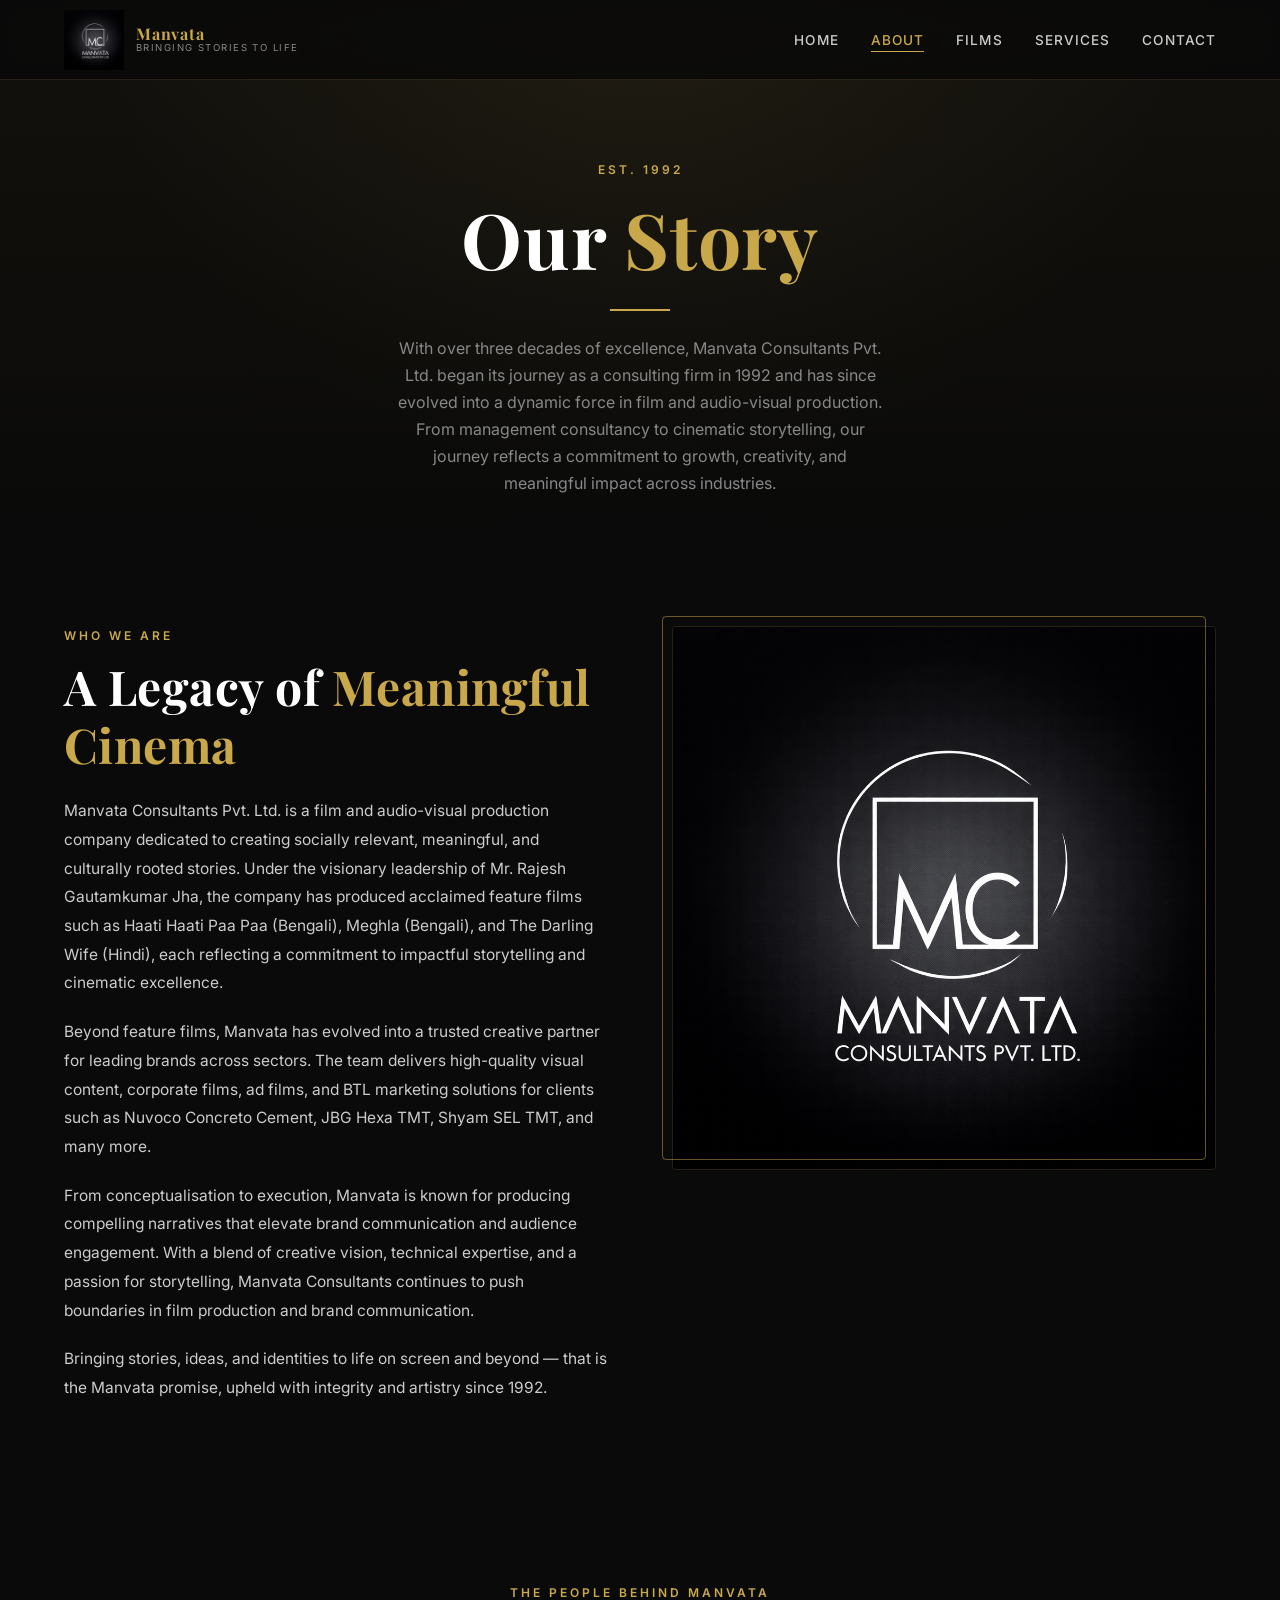
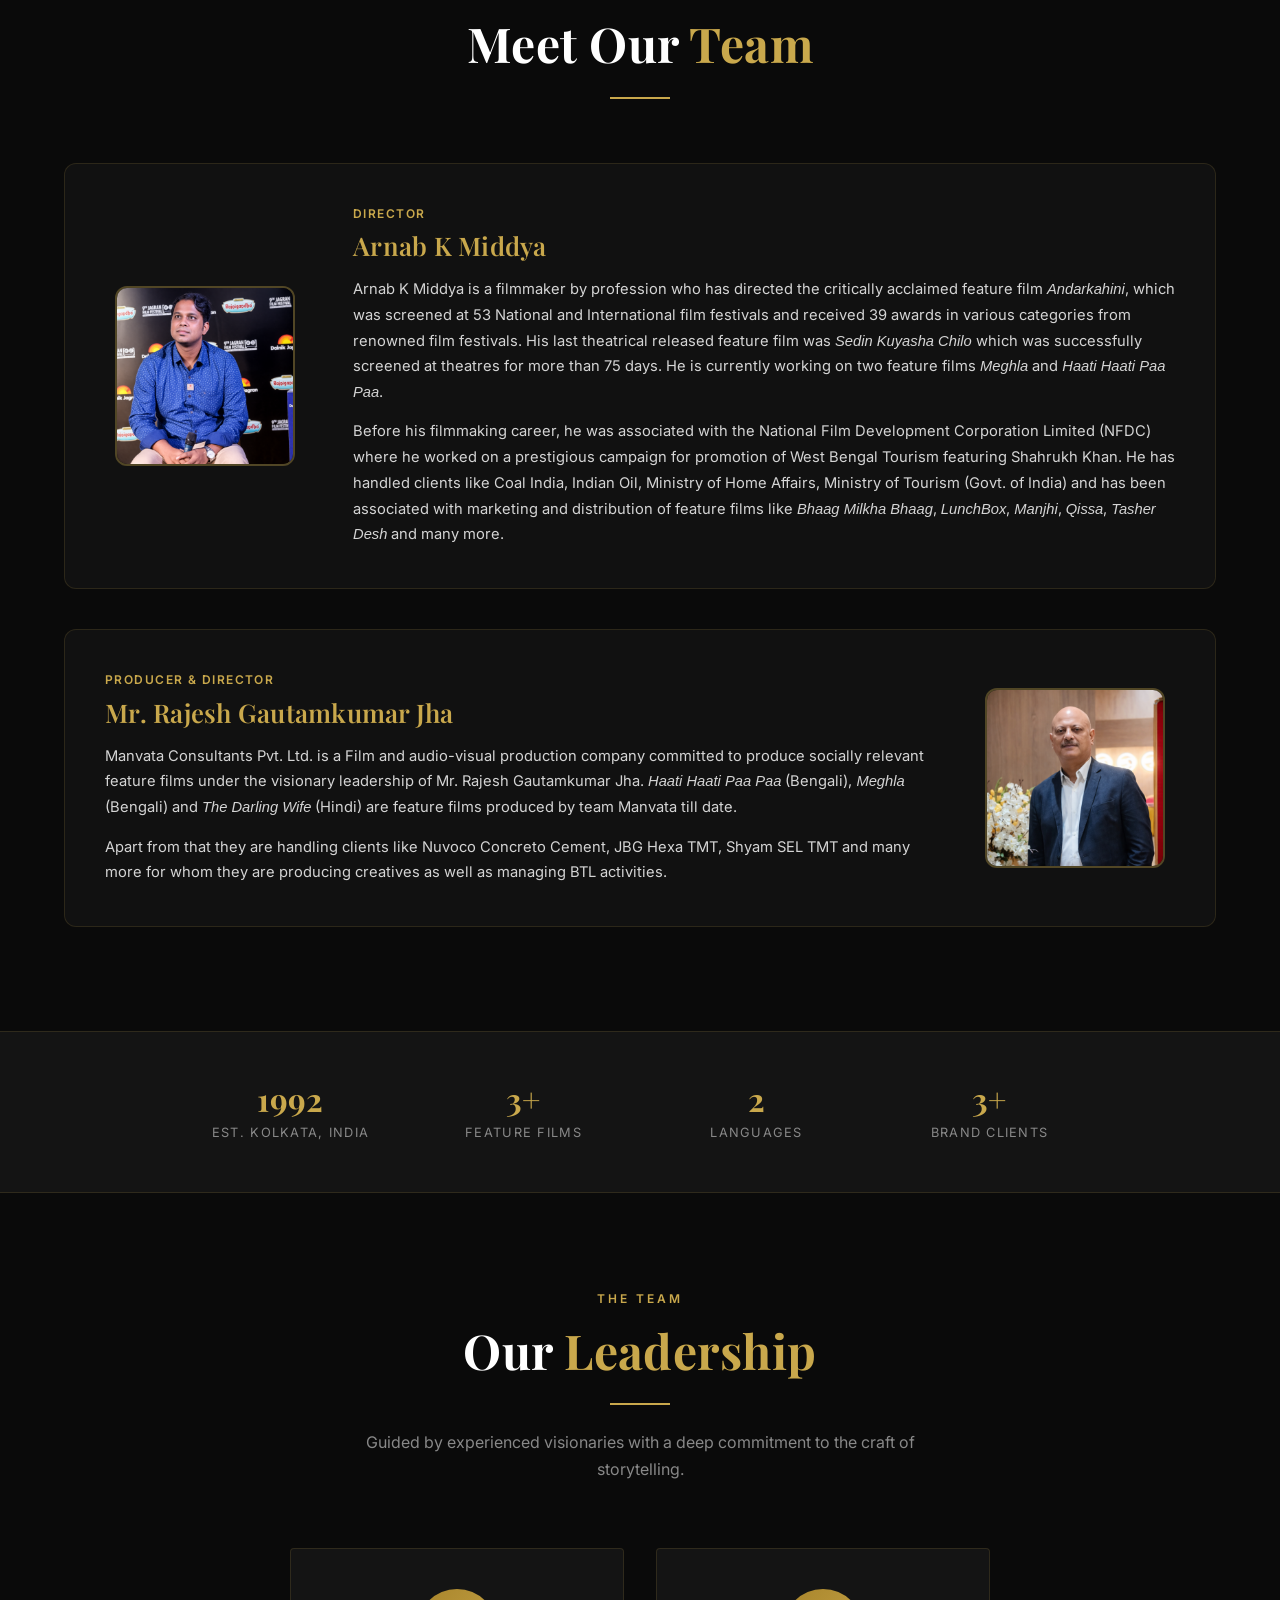
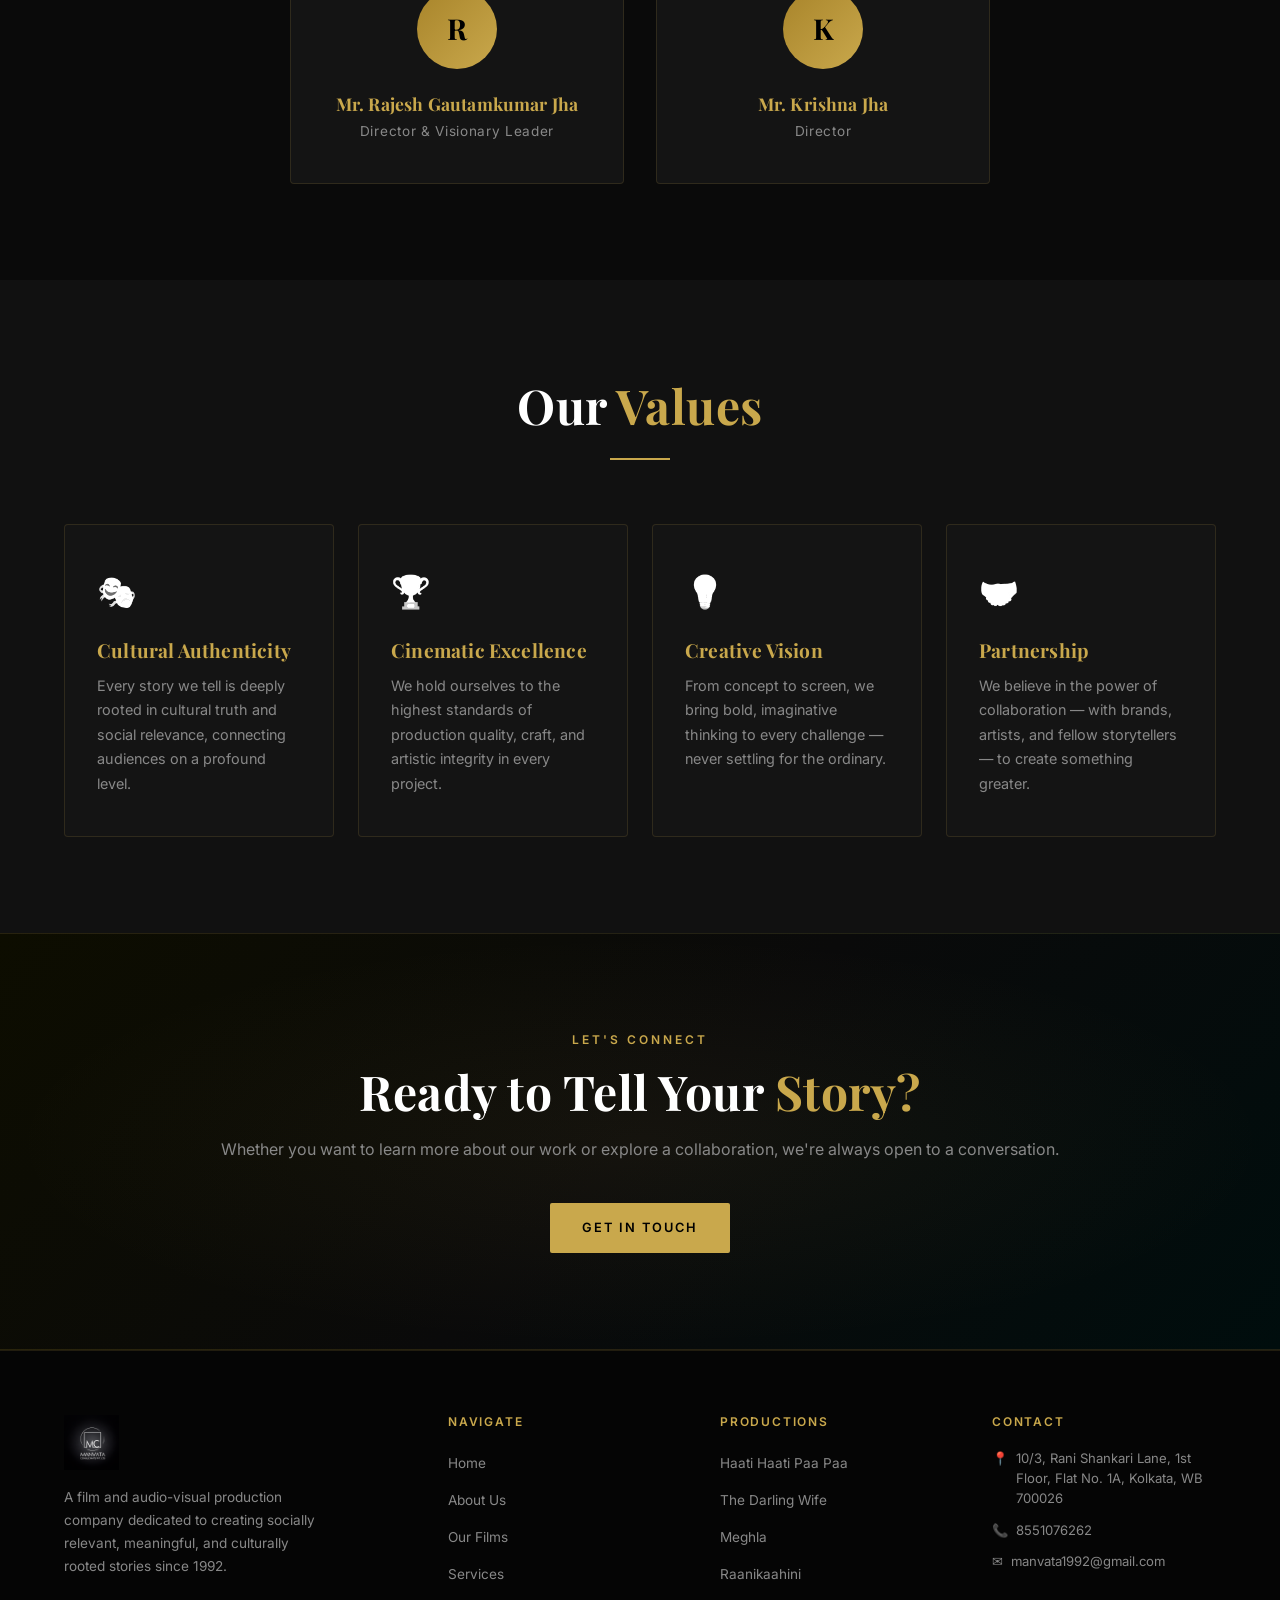
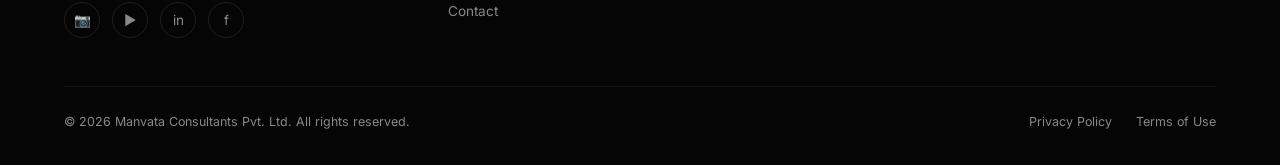
==== commit 3900d51a: "added director and producer profiles to about page" ====
--- a/about.html
+++ b/about.html
@@ -36,6 +36,84 @@
       max-width: 500px;
       margin: 0 auto;
       position: relative;
+    }
+
+    /* ── TEAM SECTION ── */
+    .team-section {
+      padding-top: 4rem;
+      padding-bottom: 4rem;
+    }
+    .team-card {
+      display: flex;
+      align-items: center;
+      gap: 3rem;
+      background: #111111;
+      border: 1px solid rgba(201,168,76,0.15);
+      border-radius: 12px;
+      padding: 2.5rem;
+      margin-bottom: 2.5rem;
+      transition: box-shadow 0.35s ease, border-color 0.35s ease, transform 0.35s ease;
+    }
+    .team-card:hover {
+      box-shadow: 0 8px 40px rgba(201,168,76,0.12);
+      border-color: rgba(201,168,76,0.4);
+      transform: translateY(-3px);
+    }
+    .team-card-reverse {
+      flex-direction: row-reverse;
+    }
+    .team-photo-wrap {
+      flex: 0 0 200px;
+      display: flex;
+      justify-content: center;
+      align-items: center;
+    }
+    .team-photo {
+      width: 180px;
+      height: 180px;
+      object-fit: cover;
+      border-radius: 12px;
+      border: 2px solid rgba(201,168,76,0.35);
+      display: block;
+    }
+    .team-bio {
+      flex: 1;
+    }
+    .team-role {
+      color: var(--gold);
+      font-size: 0.75rem;
+      letter-spacing: 0.12em;
+      text-transform: uppercase;
+      font-weight: 600;
+      margin: 0 0 0.4rem;
+    }
+    .team-name {
+      color: var(--gold);
+      font-family: 'Playfair Display', serif;
+      font-size: 1.6rem;
+      font-weight: 600;
+      margin: 0 0 1rem;
+      line-height: 1.2;
+    }
+    .team-text {
+      color: rgba(255,255,255,0.82);
+      font-size: 0.92rem;
+      line-height: 1.75;
+      margin: 0 0 0.85rem;
+    }
+    .team-text:last-child { margin-bottom: 0; }
+
+    @media (max-width: 768px) {
+      .team-card,
+      .team-card-reverse {
+        flex-direction: column;
+        padding: 2rem 1.5rem;
+        gap: 1.75rem;
+        text-align: center;
+      }
+      .team-photo-wrap { flex: none; }
+      .team-photo { width: 150px; height: 150px; }
+      .team-name { font-size: 1.35rem; }
     }
   </style>
 </head>
@@ -115,6 +193,44 @@
       </div>
     </section>
 
+    <!-- MEET OUR TEAM -->
+    <section class="section team-section">
+      <div class="section-inner">
+        <div class="section-header">
+          <span class="section-label reveal">The People Behind Manvata</span>
+          <h2 class="reveal">Meet Our <span class="gold-text">Team</span></h2>
+          <div class="gold-line reveal"></div>
+        </div>
+
+        <!-- Director Card -->
+        <div class="team-card reveal">
+          <div class="team-photo-wrap">
+            <img src="director.png" alt="Arnab K Middya — Director" class="team-photo" />
+          </div>
+          <div class="team-bio">
+            <p class="team-role">Director</p>
+            <h3 class="team-name">Arnab K Middya</h3>
+            <p class="team-text">Arnab K Middya is a filmmaker by profession who has directed the critically acclaimed feature film <em>Andarkahini</em>, which was screened at 53 National and International film festivals and received 39 awards in various categories from renowned film festivals. His last theatrical released feature film was <em>Sedin Kuyasha Chilo</em> which was successfully screened at theatres for more than 75 days. He is currently working on two feature films <em>Meghla</em> and <em>Haati Haati Paa Paa</em>.</p>
+            <p class="team-text">Before his filmmaking career, he was associated with the National Film Development Corporation Limited (NFDC) where he worked on a prestigious campaign for promotion of West Bengal Tourism featuring Shahrukh Khan. He has handled clients like Coal India, Indian Oil, Ministry of Home Affairs, Ministry of Tourism (Govt. of India) and has been associated with marketing and distribution of feature films like <em>Bhaag Milkha Bhaag</em>, <em>LunchBox</em>, <em>Manjhi</em>, <em>Qissa</em>, <em>Tasher Desh</em> and many more.</p>
+          </div>
+        </div>
+
+        <!-- Producer Card -->
+        <div class="team-card team-card-reverse reveal">
+          <div class="team-photo-wrap">
+            <img src="producer.png" alt="Mr. Rajesh Gautamkumar Jha — Producer and Director" class="team-photo" />
+          </div>
+          <div class="team-bio">
+            <p class="team-role">Producer &amp; Director</p>
+            <h3 class="team-name">Mr. Rajesh Gautamkumar Jha</h3>
+            <p class="team-text">Manvata Consultants Pvt. Ltd. is a Film and audio-visual production company committed to produce socially relevant feature films under the visionary leadership of Mr. Rajesh Gautamkumar Jha. <em>Haati Haati Paa Paa</em> (Bengali), <em>Meghla</em> (Bengali) and <em>The Darling Wife</em> (Hindi) are feature films produced by team Manvata till date.</p>
+            <p class="team-text">Apart from that they are handling clients like Nuvoco Concreto Cement, JBG Hexa TMT, Shyam SEL TMT and many more for whom they are producing creatives as well as managing BTL activities.</p>
+          </div>
+        </div>
+
+      </div>
+    </section>
+
     <!-- STATS BAR -->
     <div class="stats-bar reveal">
       <div class="stats-grid">
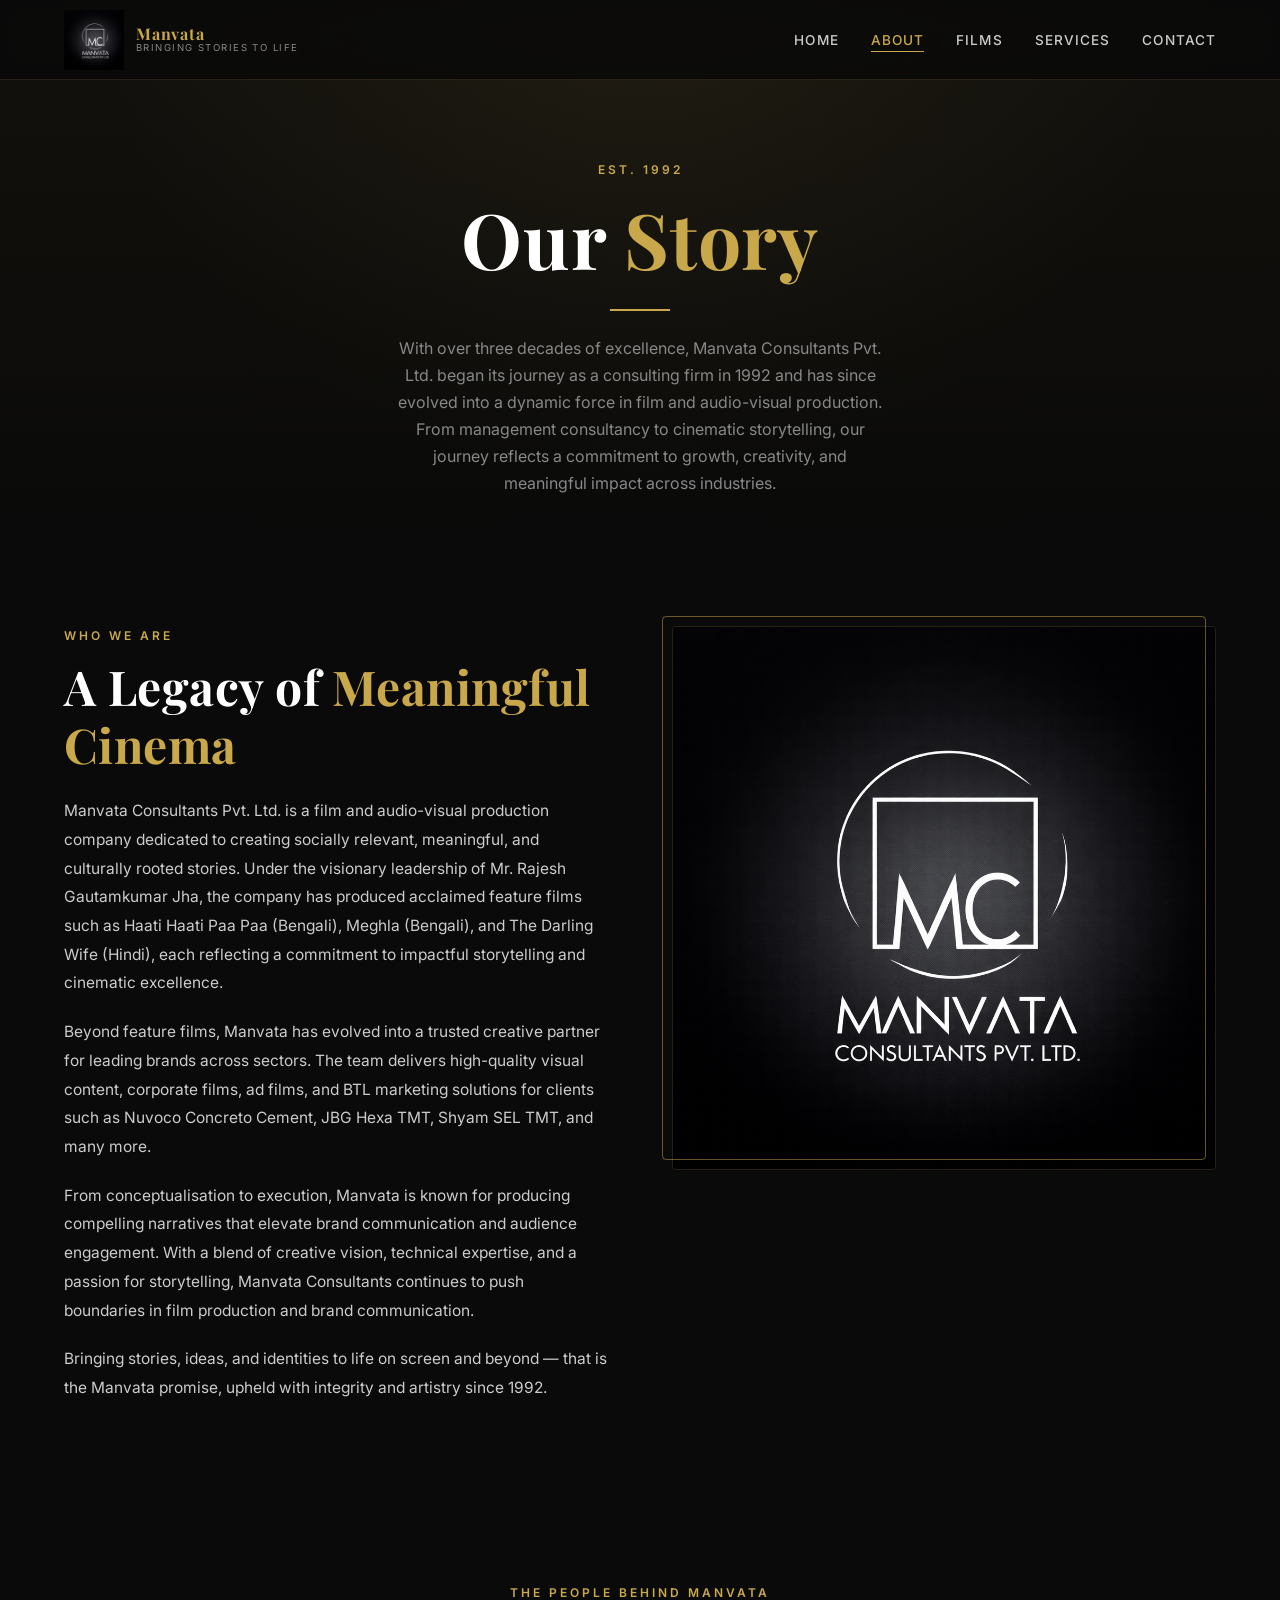
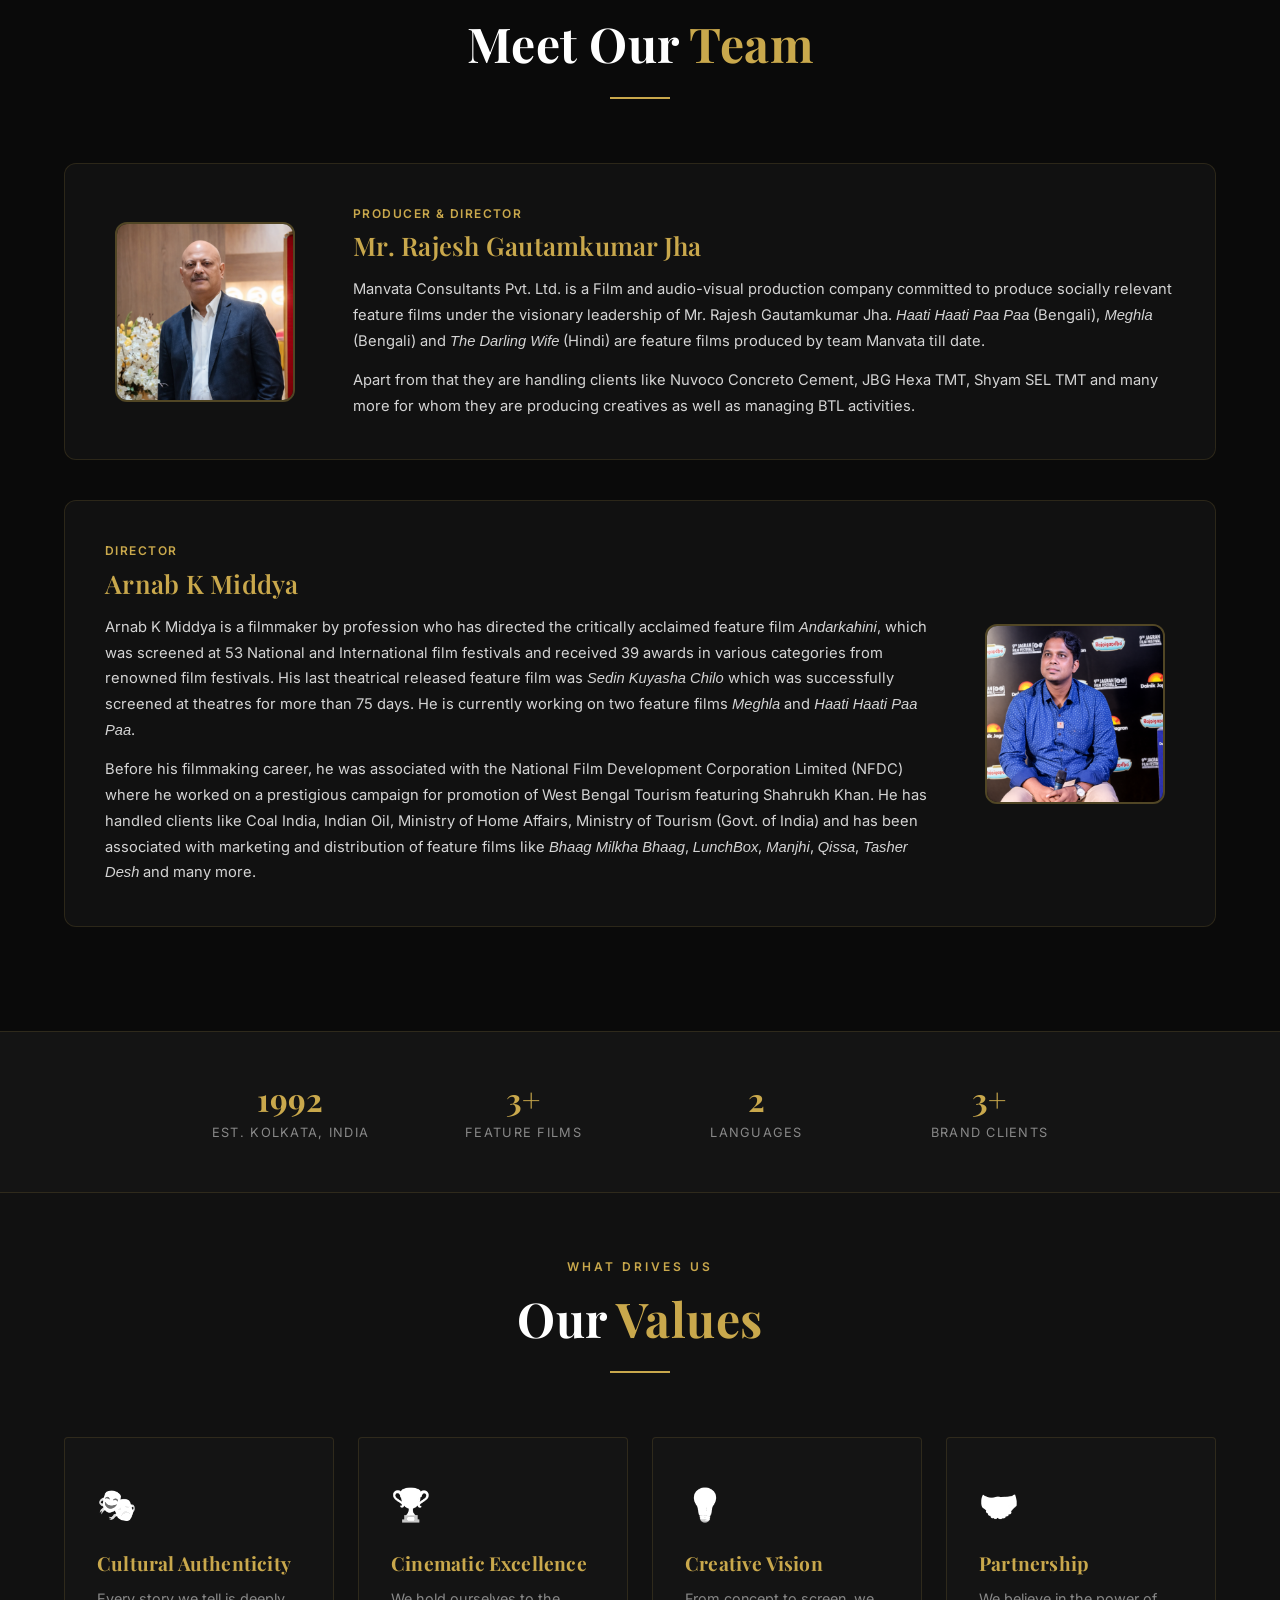
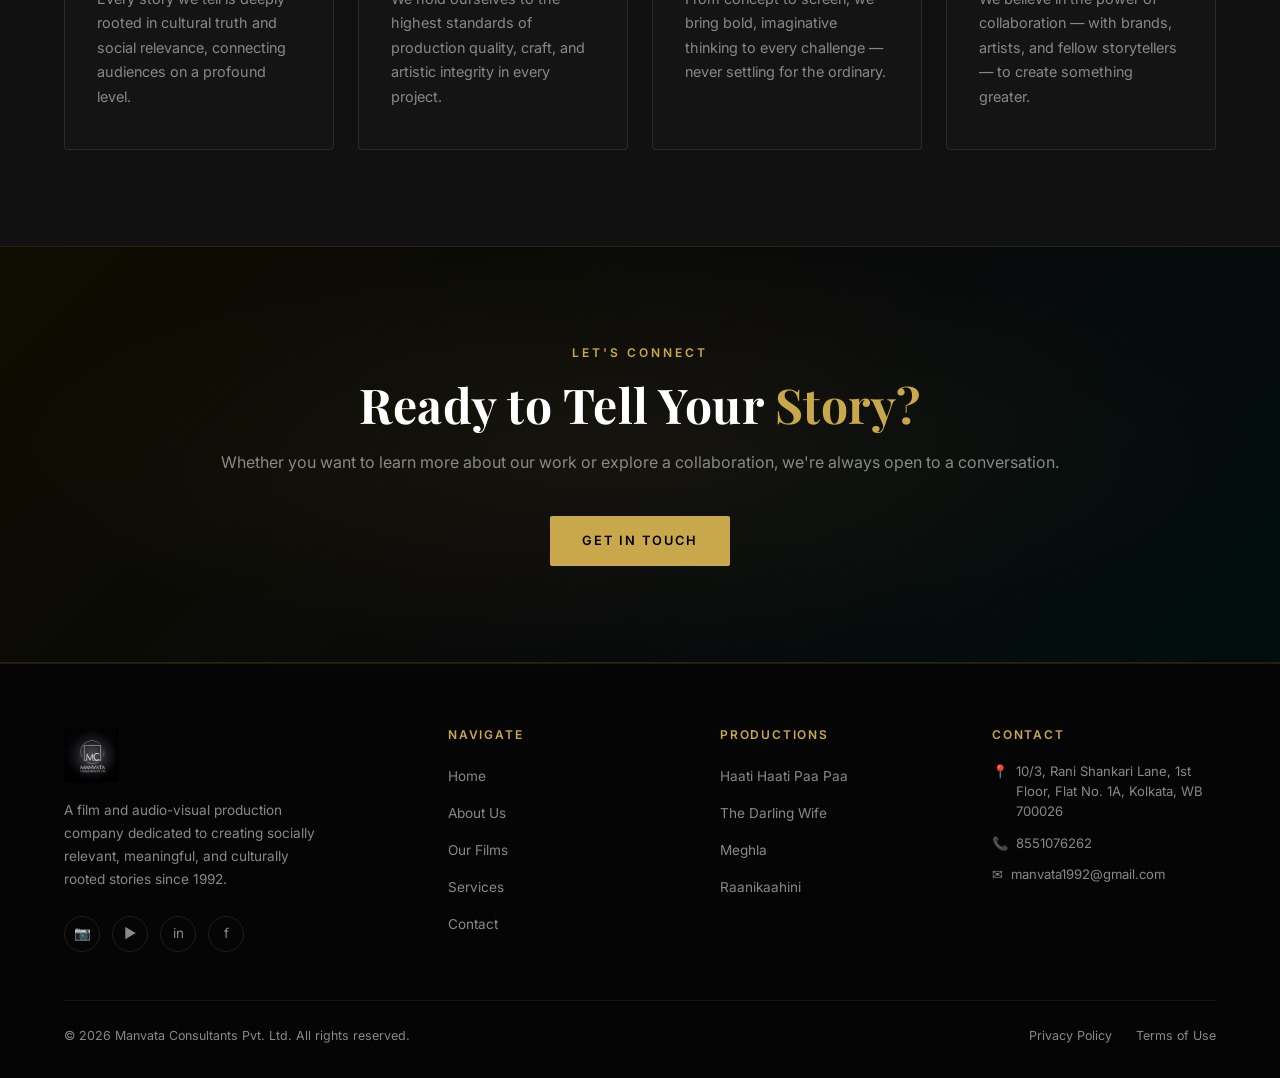
==== commit 6433c9af: "reordered team section and removed old leadership cards" ====
--- a/about.html
+++ b/about.html
@@ -202,8 +202,21 @@
           <div class="gold-line reveal"></div>
         </div>
 
+        <!-- Producer Card -->
+        <div class="team-card reveal">
+          <div class="team-photo-wrap">
+            <img src="producer.png" alt="Mr. Rajesh Gautamkumar Jha — Producer and Director" class="team-photo" />
+          </div>
+          <div class="team-bio">
+            <p class="team-role">Producer &amp; Director</p>
+            <h3 class="team-name">Mr. Rajesh Gautamkumar Jha</h3>
+            <p class="team-text">Manvata Consultants Pvt. Ltd. is a Film and audio-visual production company committed to produce socially relevant feature films under the visionary leadership of Mr. Rajesh Gautamkumar Jha. <em>Haati Haati Paa Paa</em> (Bengali), <em>Meghla</em> (Bengali) and <em>The Darling Wife</em> (Hindi) are feature films produced by team Manvata till date.</p>
+            <p class="team-text">Apart from that they are handling clients like Nuvoco Concreto Cement, JBG Hexa TMT, Shyam SEL TMT and many more for whom they are producing creatives as well as managing BTL activities.</p>
+          </div>
+        </div>
+
         <!-- Director Card -->
-        <div class="team-card reveal">
+        <div class="team-card team-card-reverse reveal">
           <div class="team-photo-wrap">
             <img src="director.png" alt="Arnab K Middya — Director" class="team-photo" />
           </div>
@@ -212,19 +225,6 @@
             <h3 class="team-name">Arnab K Middya</h3>
             <p class="team-text">Arnab K Middya is a filmmaker by profession who has directed the critically acclaimed feature film <em>Andarkahini</em>, which was screened at 53 National and International film festivals and received 39 awards in various categories from renowned film festivals. His last theatrical released feature film was <em>Sedin Kuyasha Chilo</em> which was successfully screened at theatres for more than 75 days. He is currently working on two feature films <em>Meghla</em> and <em>Haati Haati Paa Paa</em>.</p>
             <p class="team-text">Before his filmmaking career, he was associated with the National Film Development Corporation Limited (NFDC) where he worked on a prestigious campaign for promotion of West Bengal Tourism featuring Shahrukh Khan. He has handled clients like Coal India, Indian Oil, Ministry of Home Affairs, Ministry of Tourism (Govt. of India) and has been associated with marketing and distribution of feature films like <em>Bhaag Milkha Bhaag</em>, <em>LunchBox</em>, <em>Manjhi</em>, <em>Qissa</em>, <em>Tasher Desh</em> and many more.</p>
-          </div>
-        </div>
-
-        <!-- Producer Card -->
-        <div class="team-card team-card-reverse reveal">
-          <div class="team-photo-wrap">
-            <img src="producer.png" alt="Mr. Rajesh Gautamkumar Jha — Producer and Director" class="team-photo" />
-          </div>
-          <div class="team-bio">
-            <p class="team-role">Producer &amp; Director</p>
-            <h3 class="team-name">Mr. Rajesh Gautamkumar Jha</h3>
-            <p class="team-text">Manvata Consultants Pvt. Ltd. is a Film and audio-visual production company committed to produce socially relevant feature films under the visionary leadership of Mr. Rajesh Gautamkumar Jha. <em>Haati Haati Paa Paa</em> (Bengali), <em>Meghla</em> (Bengali) and <em>The Darling Wife</em> (Hindi) are feature films produced by team Manvata till date.</p>
-            <p class="team-text">Apart from that they are handling clients like Nuvoco Concreto Cement, JBG Hexa TMT, Shyam SEL TMT and many more for whom they are producing creatives as well as managing BTL activities.</p>
           </div>
         </div>
 
@@ -252,30 +252,6 @@
         </div>
       </div>
     </div>
-
-    <!-- LEADERSHIP -->
-    <section class="section">
-      <div class="section-inner">
-        <div class="section-header">
-          <span class="section-label reveal">The Team</span>
-          <h2 class="reveal">Our <span class="gold-text">Leadership</span></h2>
-          <div class="gold-line reveal"></div>
-          <p class="reveal">Guided by experienced visionaries with a deep commitment to the craft of storytelling.</p>
-        </div>
-        <div class="leadership-grid">
-          <div class="leader-card reveal reveal-delay-1">
-            <div class="leader-avatar">R</div>
-            <h3>Mr. Rajesh Gautamkumar Jha</h3>
-            <p class="leader-role">Director &amp; Visionary Leader</p>
-          </div>
-          <div class="leader-card reveal reveal-delay-2">
-            <div class="leader-avatar">K</div>
-            <h3>Mr. Krishna Jha</h3>
-            <p class="leader-role">Director</p>
-          </div>
-        </div>
-      </div>
-    </section>
 
     <!-- VALUES SECTION -->
     <section class="section" style="background: var(--bg-secondary); padding-top: 4rem;">
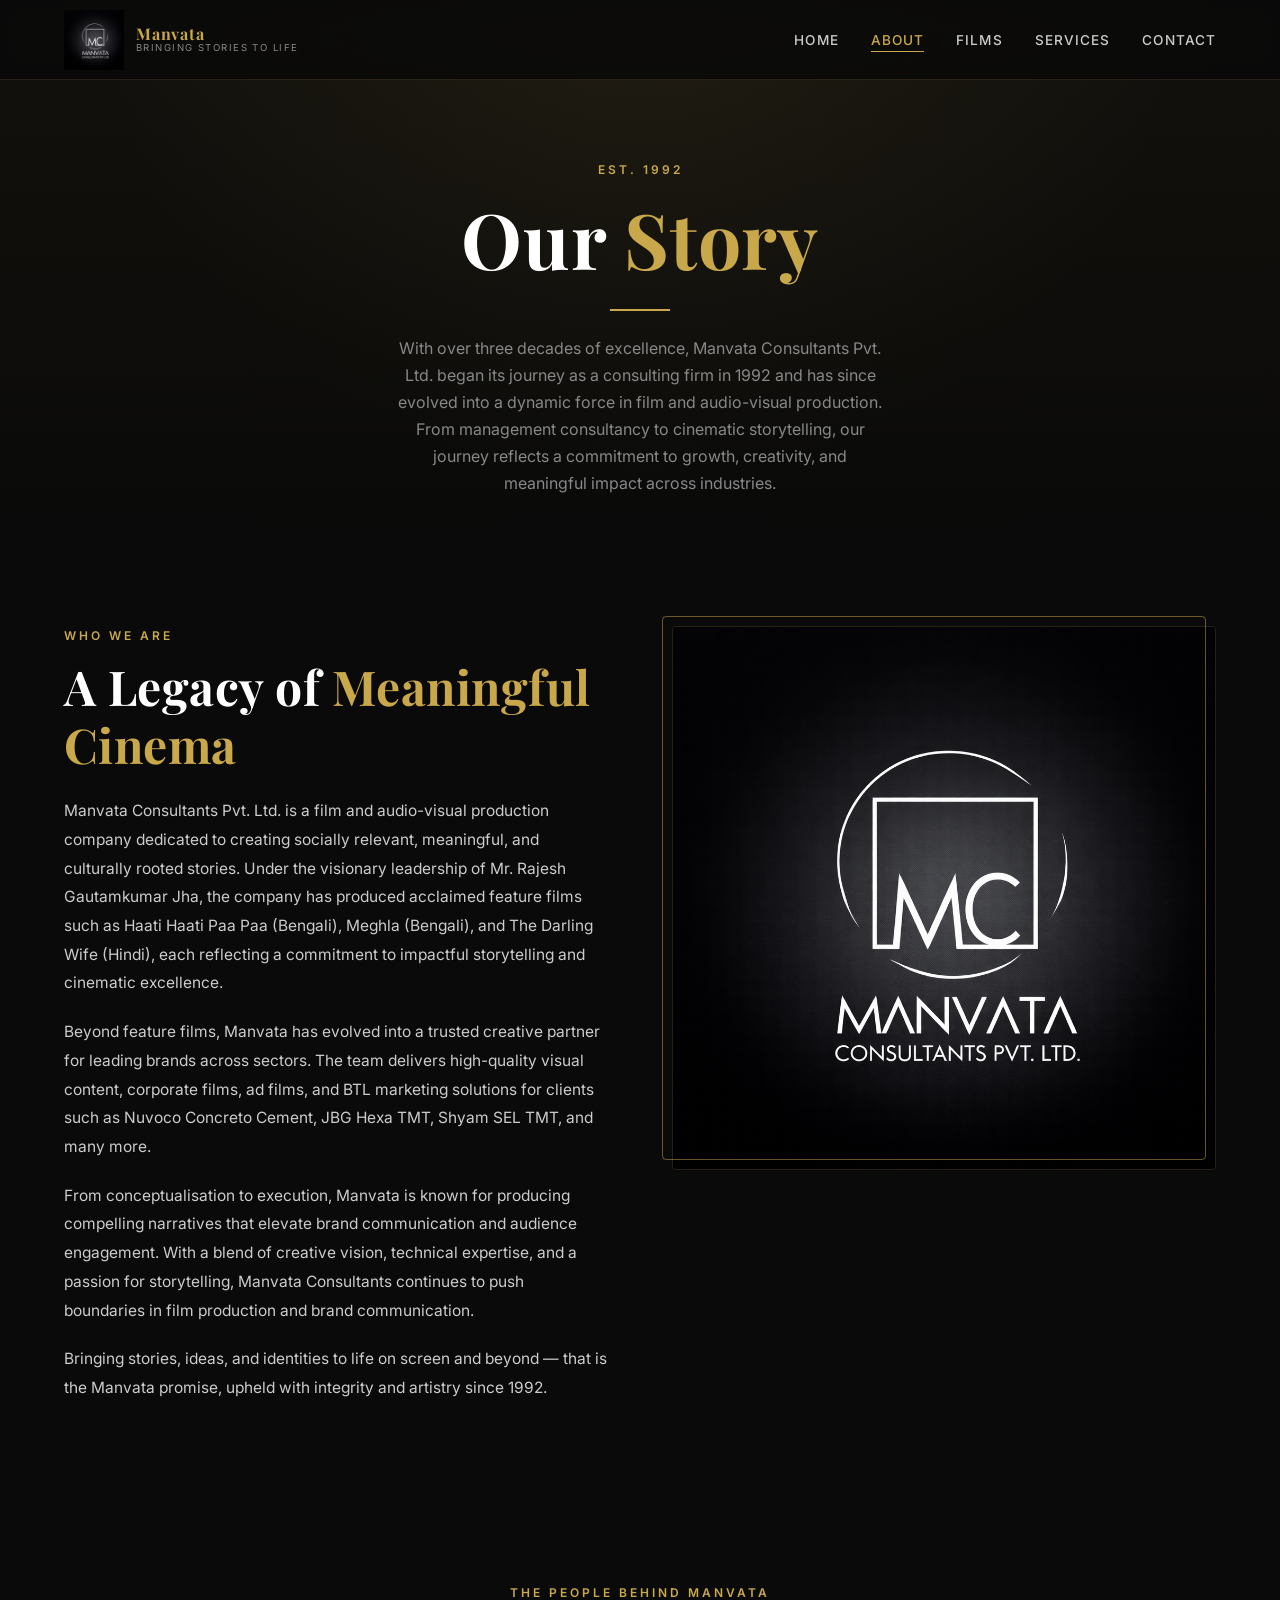
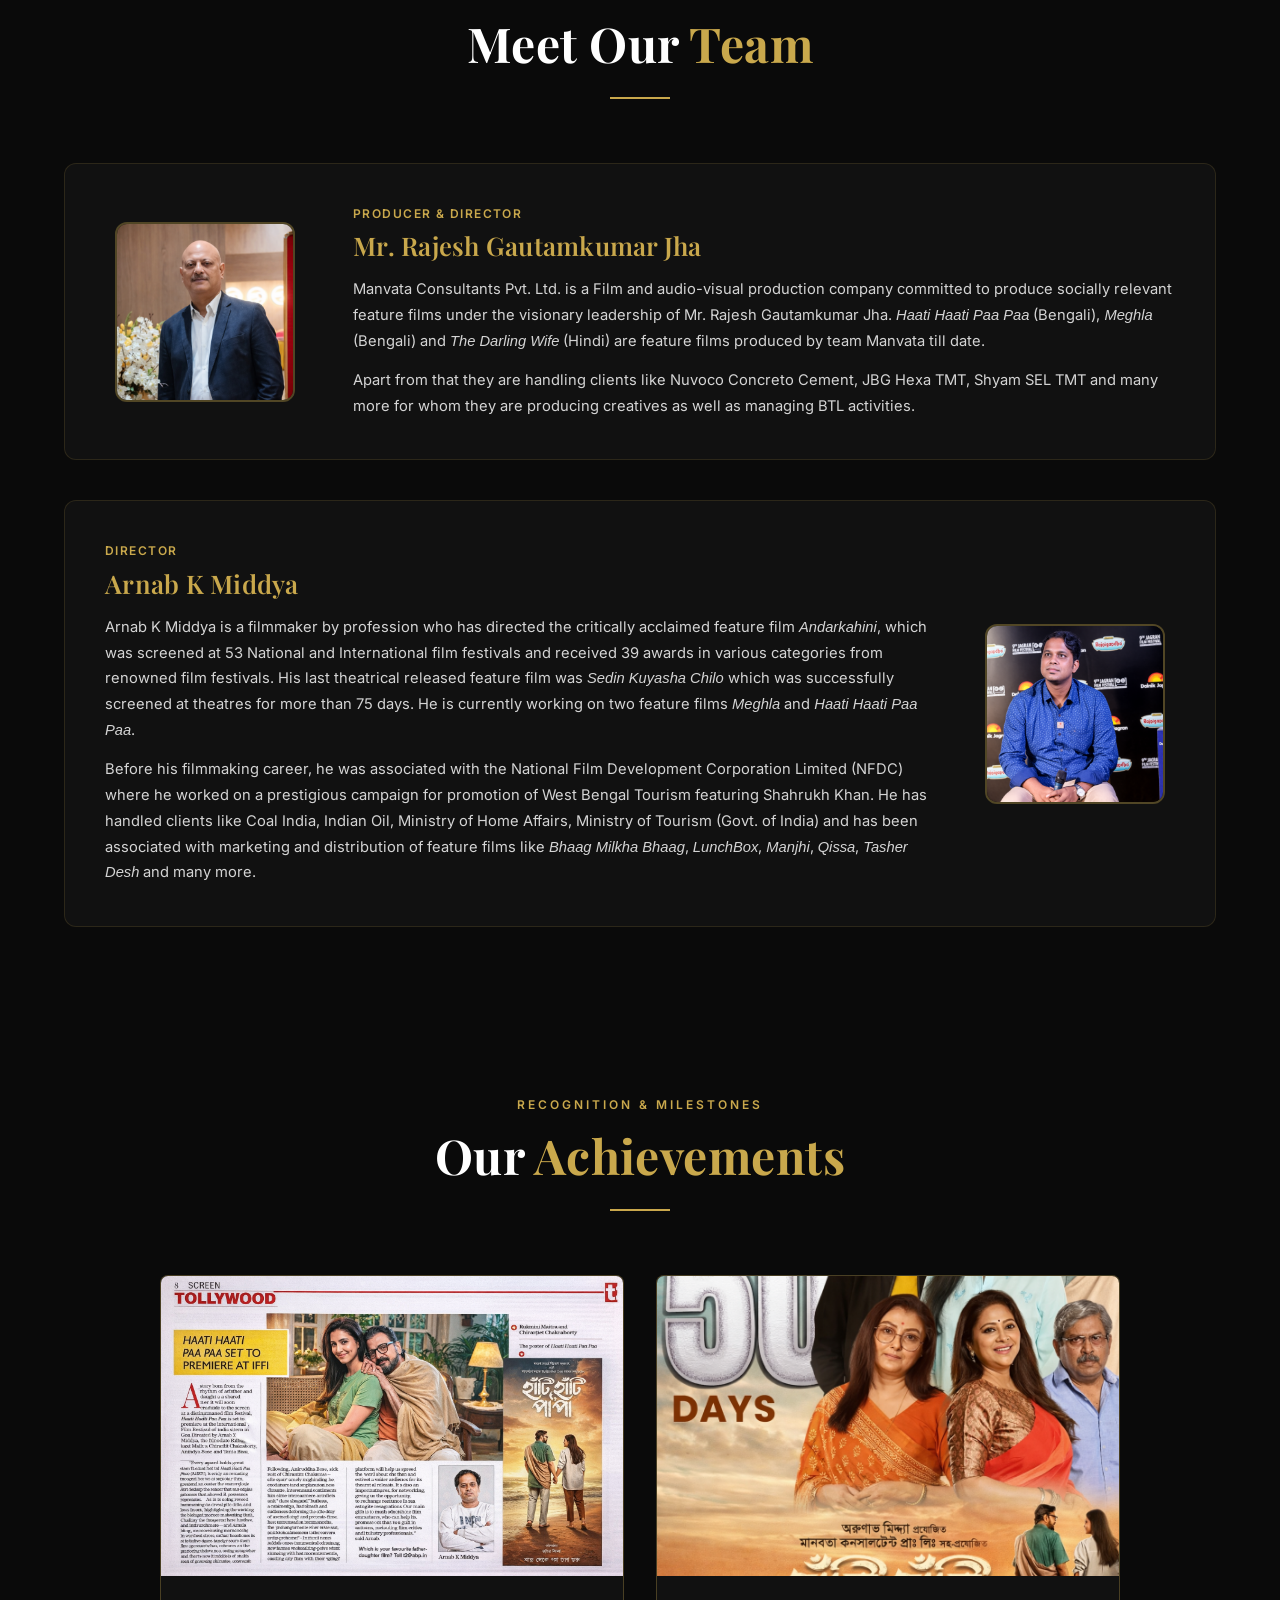
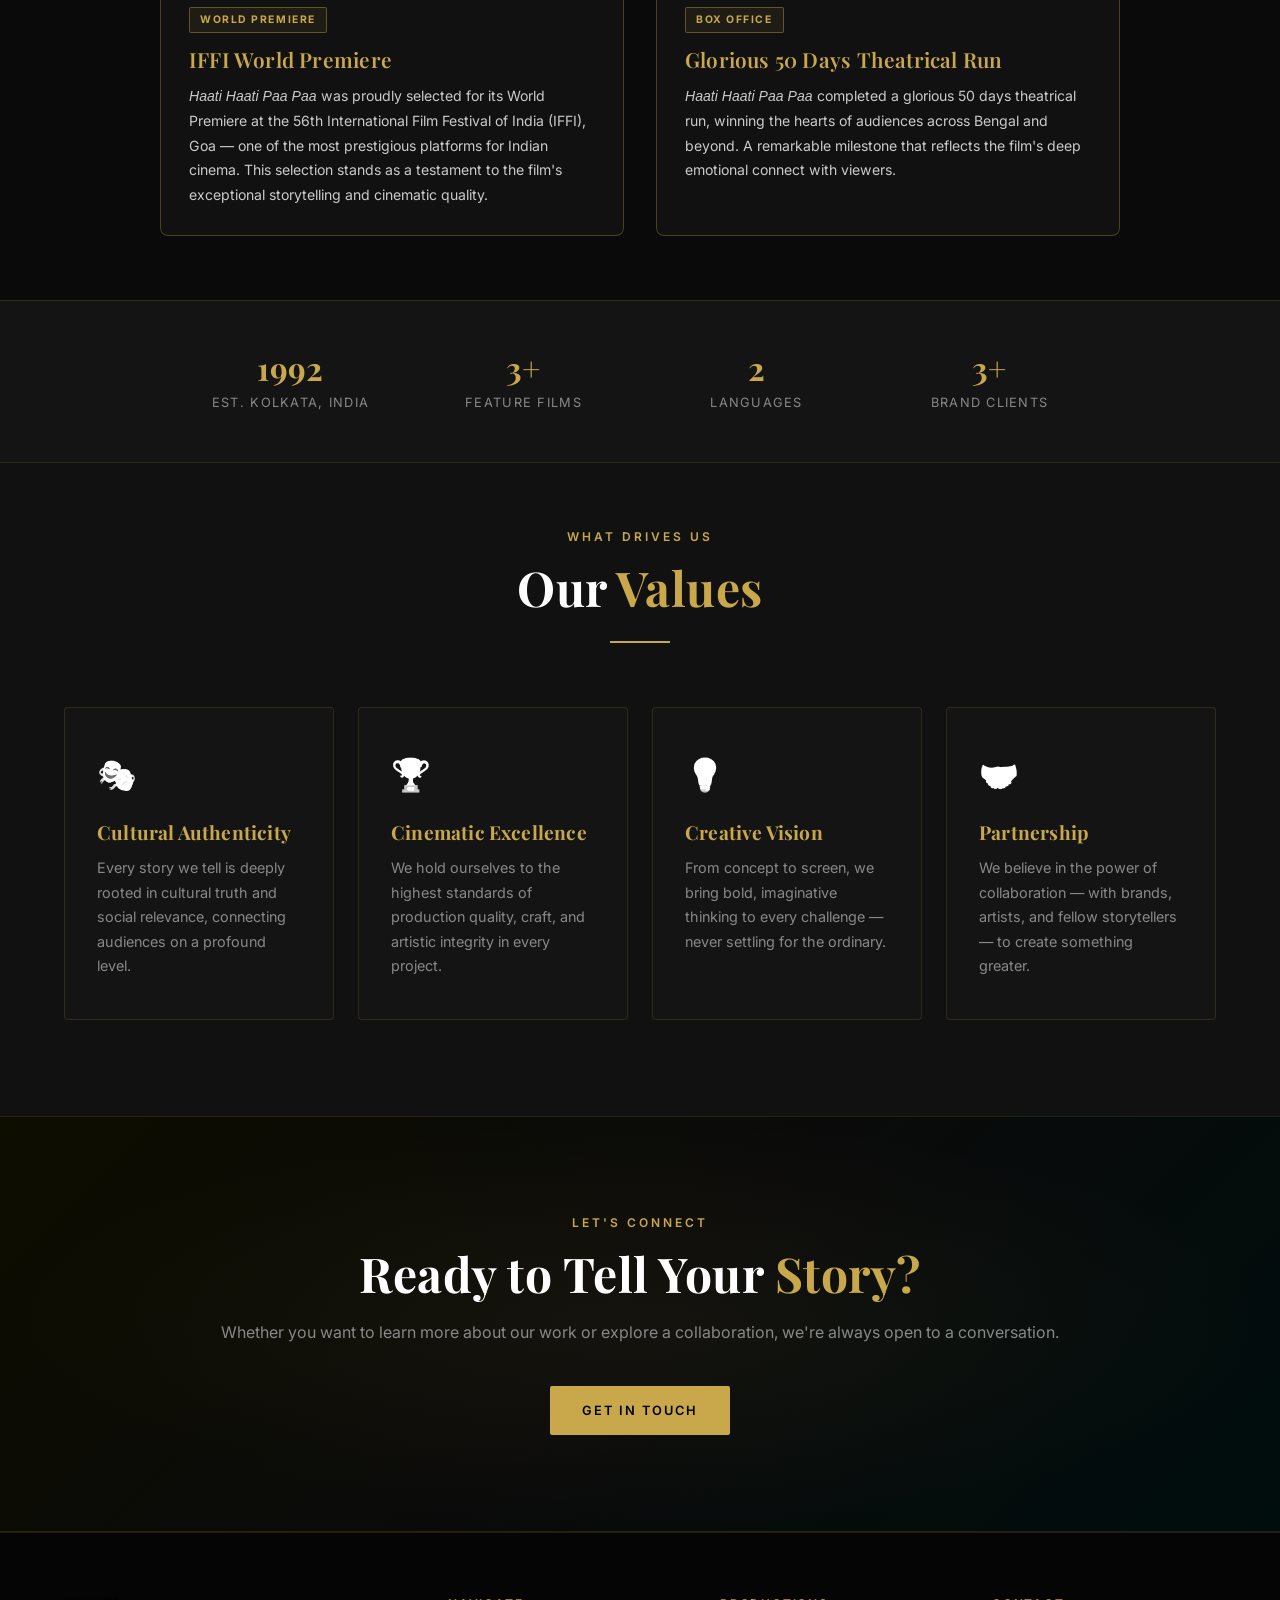
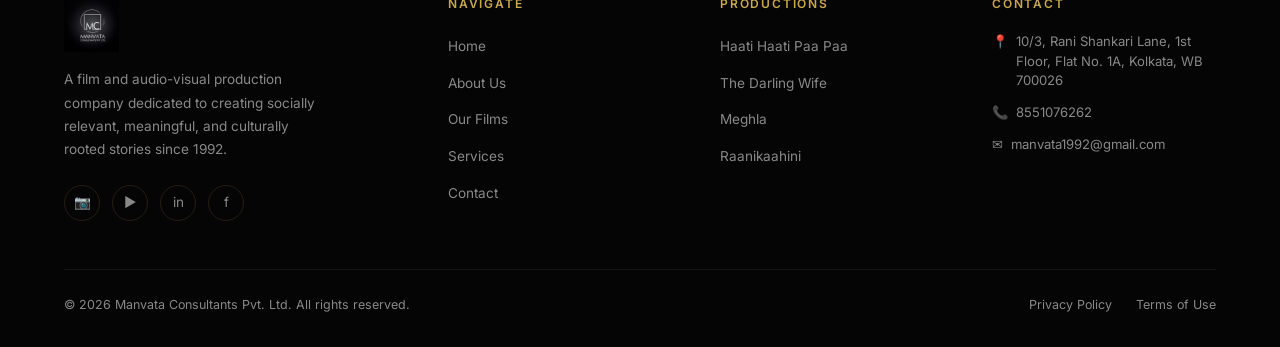
==== commit 1712e6a0: "added achievements section for haati haati paa paa" ====
--- a/about.html
+++ b/about.html
@@ -231,6 +231,44 @@
       </div>
     </section>
 
+    <!-- OUR ACHIEVEMENTS -->
+    <section class="section achievements-section">
+      <div class="section-inner">
+        <div class="section-header">
+          <span class="section-label reveal">Recognition &amp; Milestones</span>
+          <h2 class="reveal">Our <span class="gold-text">Achievements</span></h2>
+          <div class="gold-line reveal"></div>
+        </div>
+        <div class="achievements-grid">
+
+          <!-- IFFI World Premiere -->
+          <div class="achievement-card reveal reveal-delay-1">
+            <div class="achievement-img-wrap">
+              <img src="film-festival.png" alt="IFFI World Premiere — Haati Haati Paa Paa" />
+            </div>
+            <div class="achievement-body">
+              <span class="achievement-tag">World Premiere</span>
+              <h3 class="achievement-title">IFFI World Premiere</h3>
+              <p class="achievement-desc"><em>Haati Haati Paa Paa</em> was proudly selected for its World Premiere at the 56th International Film Festival of India (IFFI), Goa — one of the most prestigious platforms for Indian cinema. This selection stands as a testament to the film's exceptional storytelling and cinematic quality.</p>
+            </div>
+          </div>
+
+          <!-- 50 Days Theatrical Run -->
+          <div class="achievement-card reveal reveal-delay-2">
+            <div class="achievement-img-wrap">
+              <img src="50-days.png" alt="50 Days Theatrical Run — Haati Haati Paa Paa" />
+            </div>
+            <div class="achievement-body">
+              <span class="achievement-tag">Box Office</span>
+              <h3 class="achievement-title">Glorious 50 Days Theatrical Run</h3>
+              <p class="achievement-desc"><em>Haati Haati Paa Paa</em> completed a glorious 50 days theatrical run, winning the hearts of audiences across Bengal and beyond. A remarkable milestone that reflects the film's deep emotional connect with viewers.</p>
+            </div>
+          </div>
+
+        </div>
+      </div>
+    </section>
+
     <!-- STATS BAR -->
     <div class="stats-bar reveal">
       <div class="stats-grid">
--- a/styles.css
+++ b/styles.css
@@ -1324,3 +1324,96 @@
   background: var(--border-subtle);
   margin: 4rem 0;
 }
+
+/* ========== ACHIEVEMENTS SECTION ========== */
+.achievements-section {
+  padding-top: 4rem;
+  padding-bottom: 4rem;
+}
+
+.achievements-grid {
+  display: grid;
+  grid-template-columns: repeat(2, 1fr);
+  gap: 2rem;
+  max-width: 960px;
+  margin: 0 auto;
+}
+
+.achievement-card {
+  background: #111111;
+  border: 1px solid rgba(201, 168, 76, 0.3);
+  border-radius: 8px;
+  overflow: hidden;
+  transition: box-shadow 0.35s ease, border-color 0.35s ease, transform 0.35s ease;
+  display: flex;
+  flex-direction: column;
+}
+
+.achievement-card:hover {
+  box-shadow: 0 8px 40px rgba(201, 168, 76, 0.22);
+  border-color: rgba(201, 168, 76, 0.6);
+  transform: translateY(-6px);
+}
+
+.achievement-img-wrap {
+  width: 100%;
+  height: 300px;
+  overflow: hidden;
+  flex-shrink: 0;
+}
+
+.achievement-img-wrap img {
+  width: 100%;
+  height: 100%;
+  object-fit: cover;
+  display: block;
+  transition: transform 0.5s cubic-bezier(0.4, 0, 0.2, 1);
+}
+
+.achievement-card:hover .achievement-img-wrap img {
+  transform: scale(1.05);
+}
+
+.achievement-body {
+  padding: 1.75rem;
+  flex: 1;
+}
+
+.achievement-tag {
+  display: inline-block;
+  font-size: 0.65rem;
+  font-weight: 700;
+  letter-spacing: 0.15em;
+  text-transform: uppercase;
+  color: var(--gold);
+  border: 1px solid rgba(201, 168, 76, 0.4);
+  background: rgba(201, 168, 76, 0.08);
+  padding: 3px 10px;
+  border-radius: 2px;
+  margin-bottom: 0.85rem;
+}
+
+.achievement-title {
+  font-family: var(--font-serif);
+  font-size: 1.3rem;
+  font-weight: 600;
+  color: var(--gold);
+  margin-bottom: 0.75rem;
+  line-height: 1.25;
+}
+
+.achievement-desc {
+  color: rgba(255, 255, 255, 0.78);
+  font-size: 0.88rem;
+  line-height: 1.75;
+  margin: 0;
+}
+
+@media (max-width: 640px) {
+  .achievements-grid {
+    grid-template-columns: 1fr;
+  }
+  .achievement-img-wrap {
+    height: 240px;
+  }
+}
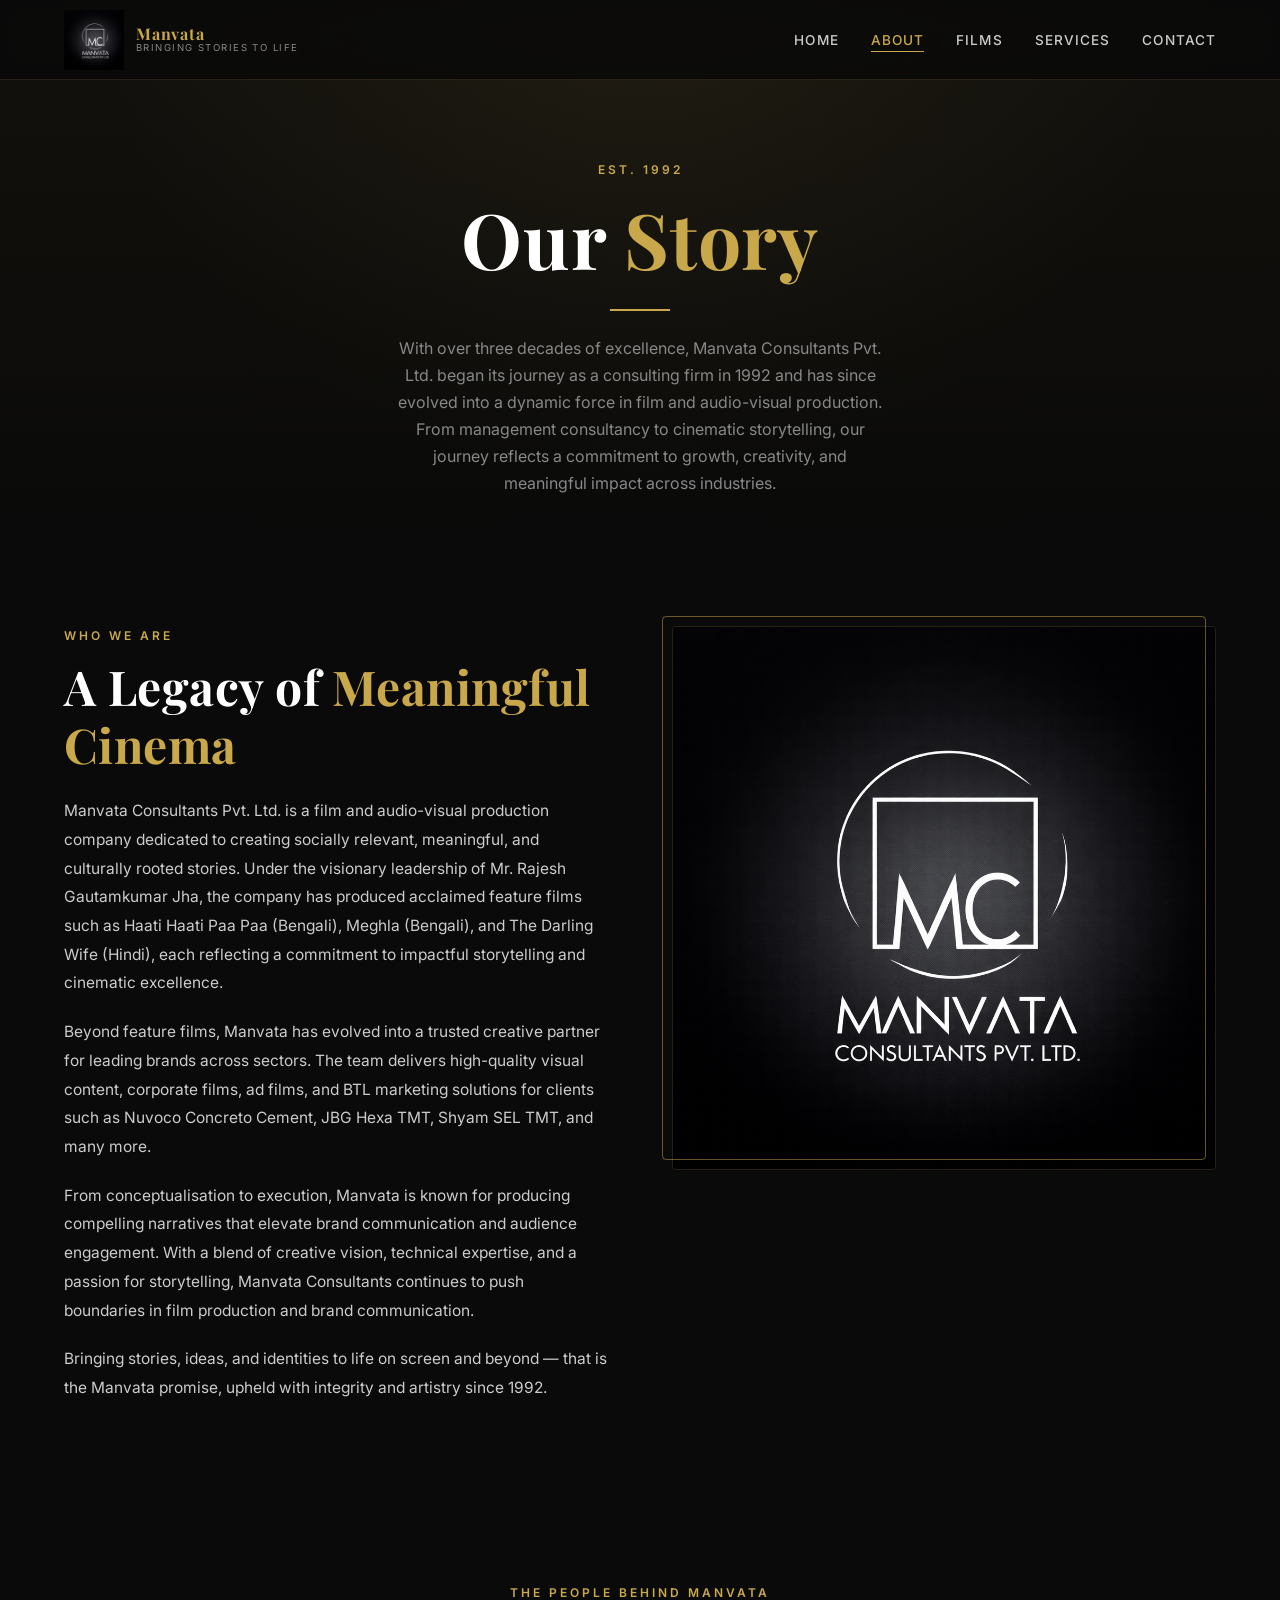
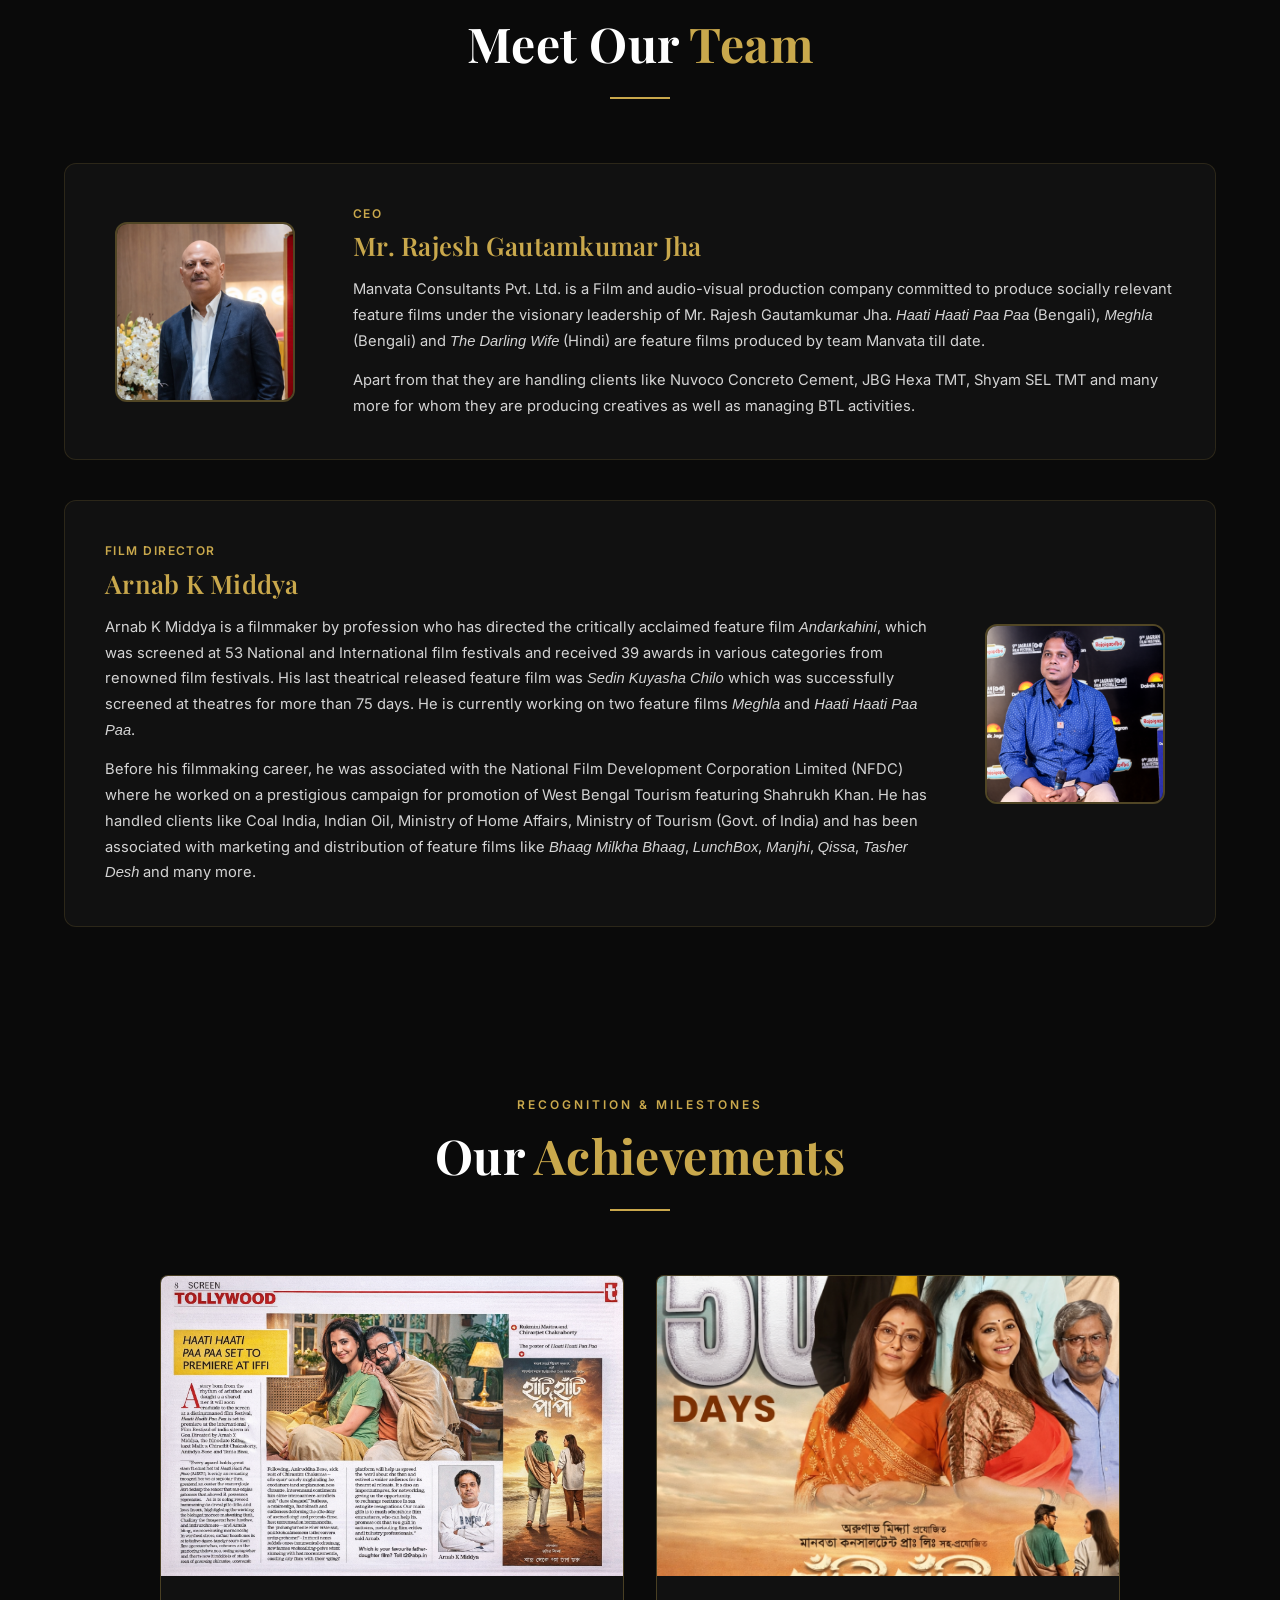
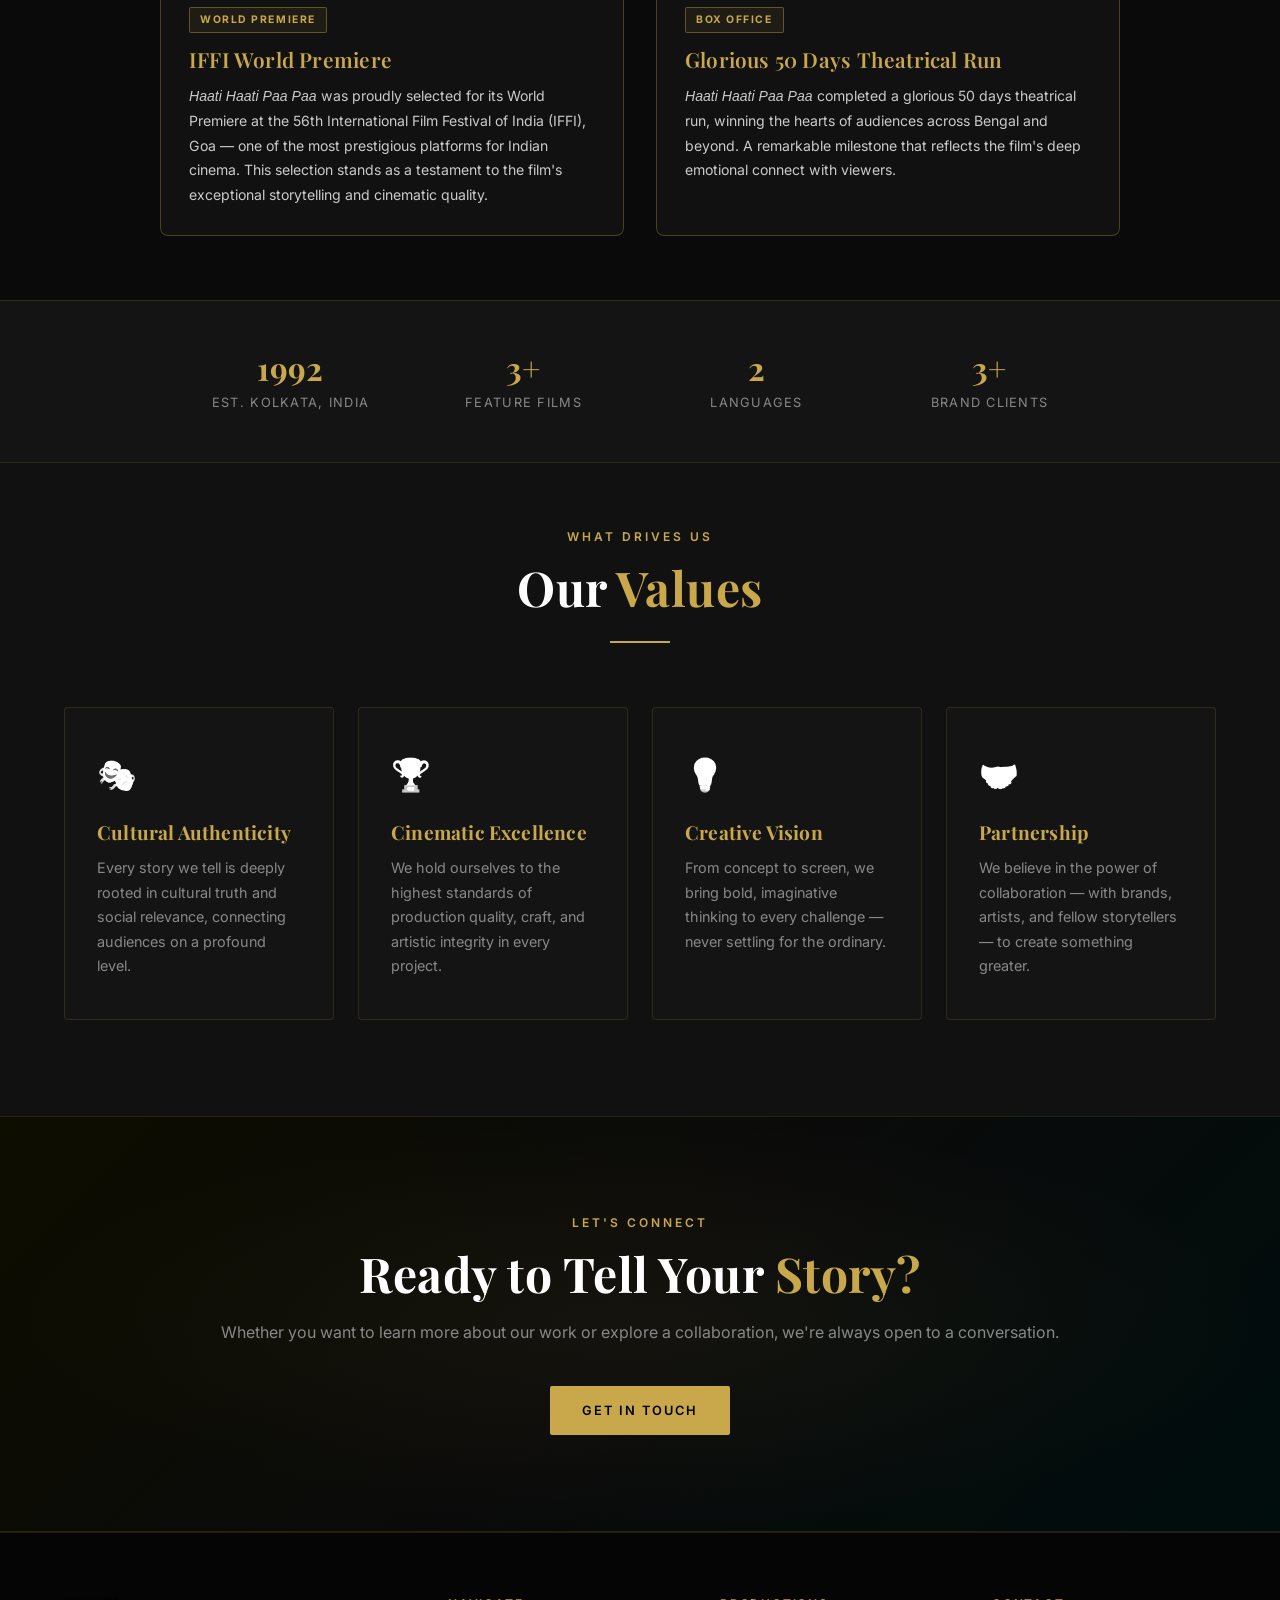
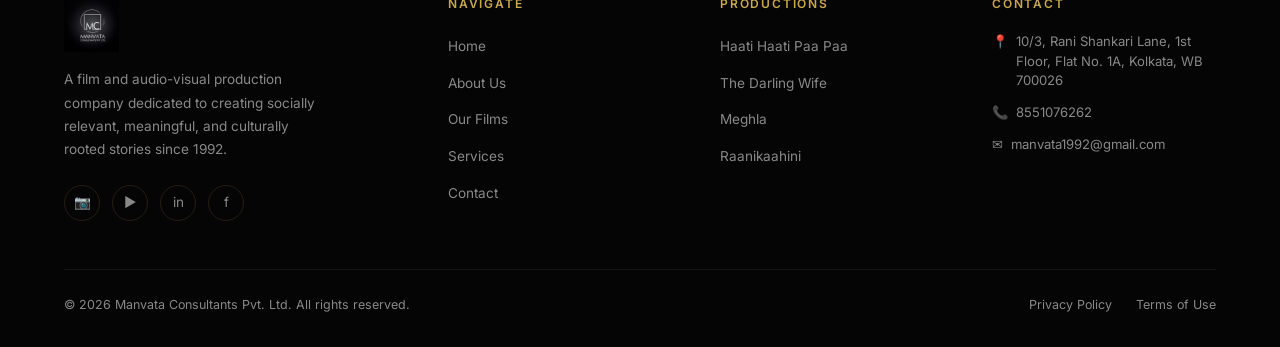
==== commit cf00fe45: "updated team titles - CEO and Film Director" ====
--- a/about.html
+++ b/about.html
@@ -5,6 +5,7 @@
   <meta name="viewport" content="width=device-width, initial-scale=1.0" />
   <title>About Us — Manvata Consultants Pvt. Ltd.</title>
   <meta name="description" content="Learn about Manvata Consultants Pvt. Ltd. — our story, leadership, and mission to bring meaningful stories to life since 1992." />
+  <link rel="icon" type="image/png" href="manvata-logo.png">
   <link rel="preconnect" href="https://fonts.googleapis.com" />
   <link rel="preconnect" href="https://fonts.gstatic.com" crossorigin />
   <link href="https://fonts.googleapis.com/css2?family=Playfair+Display:ital,wght@0,400;0,600;0,700;1,400;1,600&family=Inter:wght@300;400;500;600&display=swap" rel="stylesheet" />
@@ -208,7 +209,7 @@
             <img src="producer.png" alt="Mr. Rajesh Gautamkumar Jha — Producer and Director" class="team-photo" />
           </div>
           <div class="team-bio">
-            <p class="team-role">Producer &amp; Director</p>
+            <p class="team-role">CEO</p>
             <h3 class="team-name">Mr. Rajesh Gautamkumar Jha</h3>
             <p class="team-text">Manvata Consultants Pvt. Ltd. is a Film and audio-visual production company committed to produce socially relevant feature films under the visionary leadership of Mr. Rajesh Gautamkumar Jha. <em>Haati Haati Paa Paa</em> (Bengali), <em>Meghla</em> (Bengali) and <em>The Darling Wife</em> (Hindi) are feature films produced by team Manvata till date.</p>
             <p class="team-text">Apart from that they are handling clients like Nuvoco Concreto Cement, JBG Hexa TMT, Shyam SEL TMT and many more for whom they are producing creatives as well as managing BTL activities.</p>
@@ -221,7 +222,7 @@
             <img src="director.png" alt="Arnab K Middya — Director" class="team-photo" />
           </div>
           <div class="team-bio">
-            <p class="team-role">Director</p>
+            <p class="team-role">Film Director</p>
             <h3 class="team-name">Arnab K Middya</h3>
             <p class="team-text">Arnab K Middya is a filmmaker by profession who has directed the critically acclaimed feature film <em>Andarkahini</em>, which was screened at 53 National and International film festivals and received 39 awards in various categories from renowned film festivals. His last theatrical released feature film was <em>Sedin Kuyasha Chilo</em> which was successfully screened at theatres for more than 75 days. He is currently working on two feature films <em>Meghla</em> and <em>Haati Haati Paa Paa</em>.</p>
             <p class="team-text">Before his filmmaking career, he was associated with the National Film Development Corporation Limited (NFDC) where he worked on a prestigious campaign for promotion of West Bengal Tourism featuring Shahrukh Khan. He has handled clients like Coal India, Indian Oil, Ministry of Home Affairs, Ministry of Tourism (Govt. of India) and has been associated with marketing and distribution of feature films like <em>Bhaag Milkha Bhaag</em>, <em>LunchBox</em>, <em>Manjhi</em>, <em>Qissa</em>, <em>Tasher Desh</em> and many more.</p>
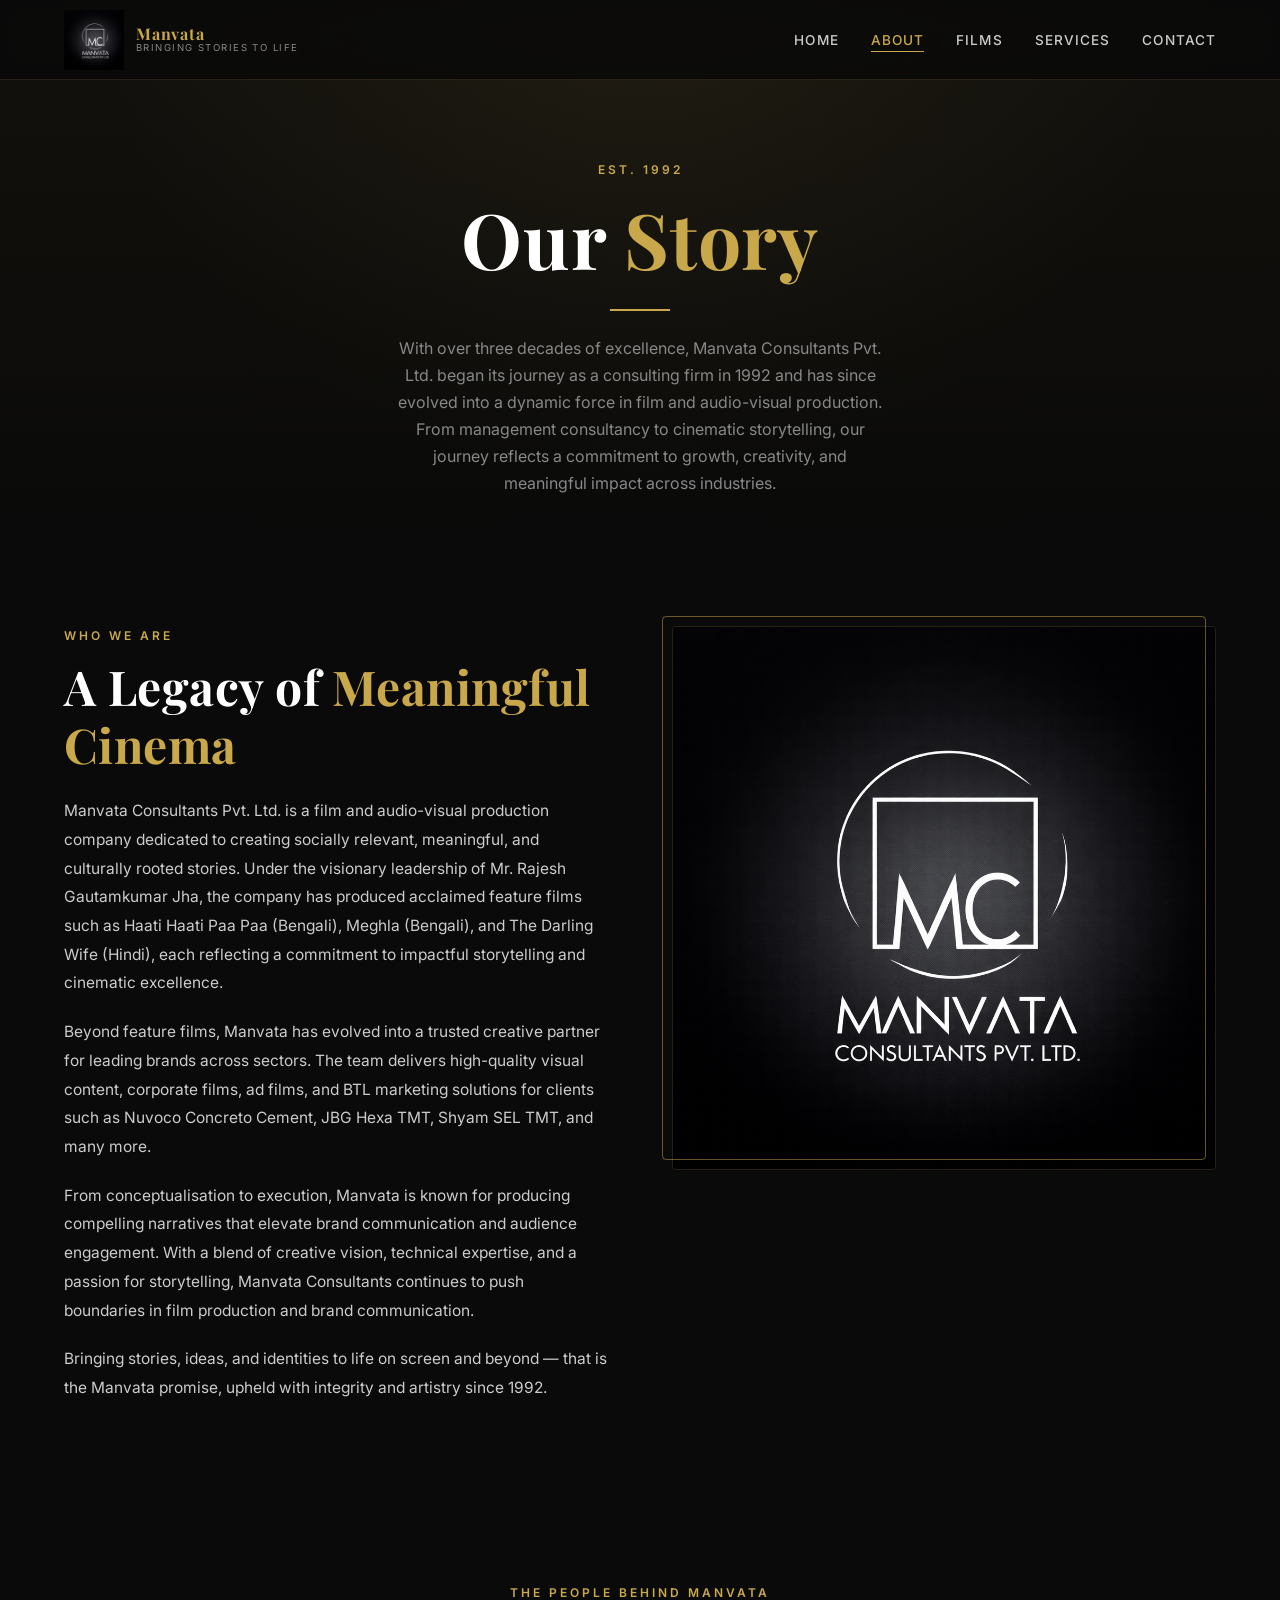
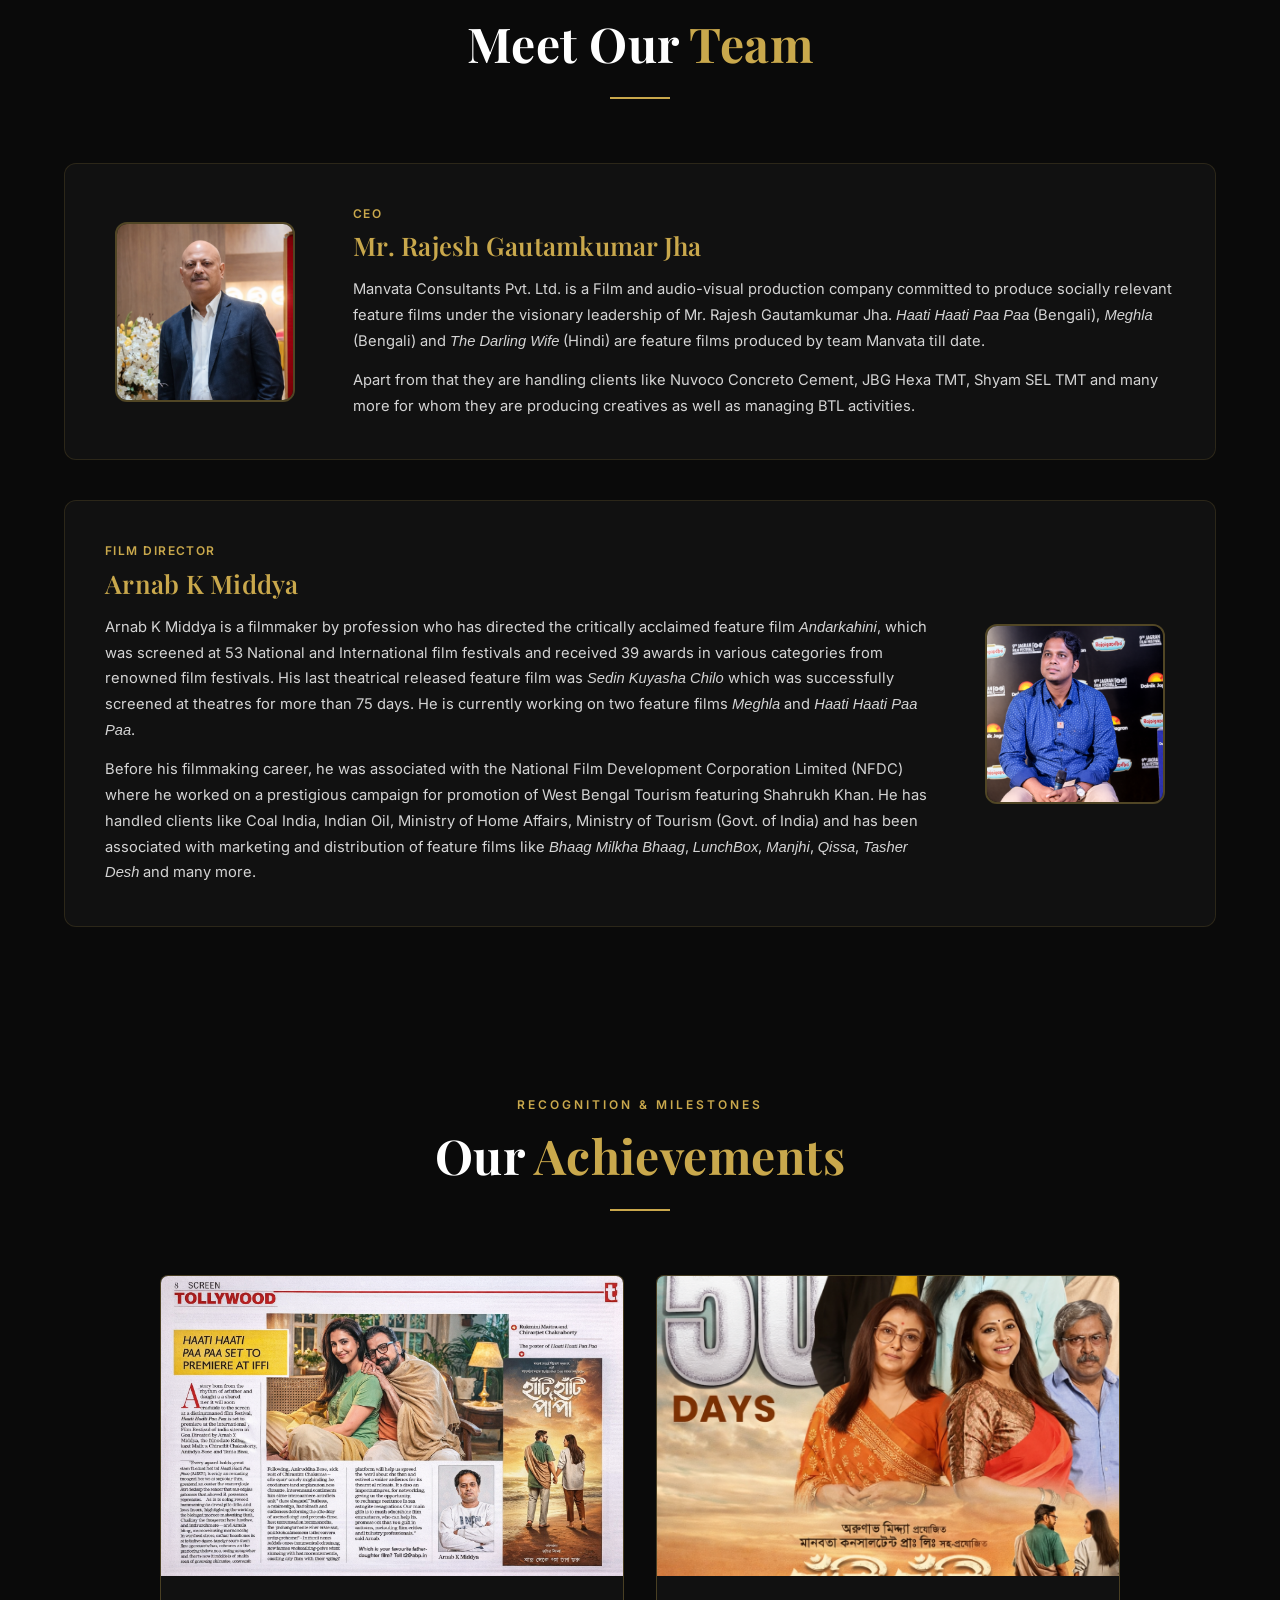
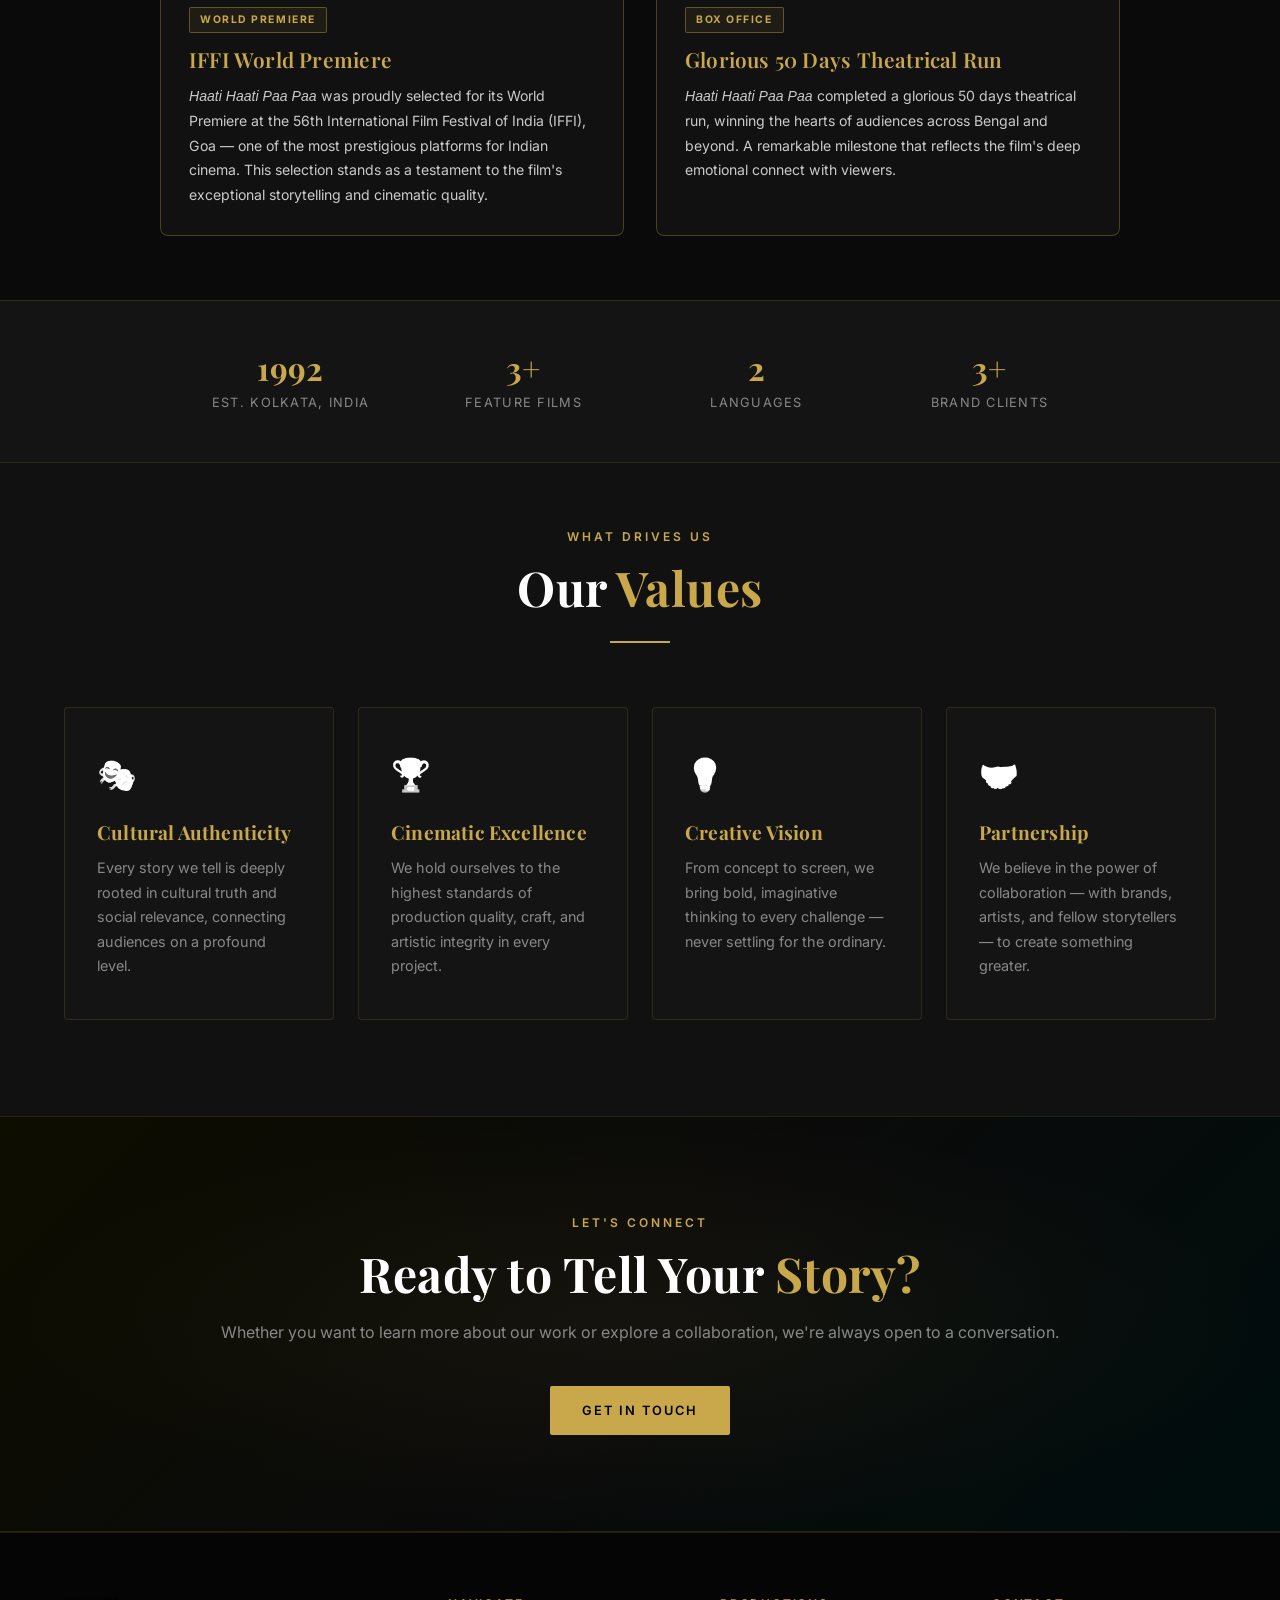
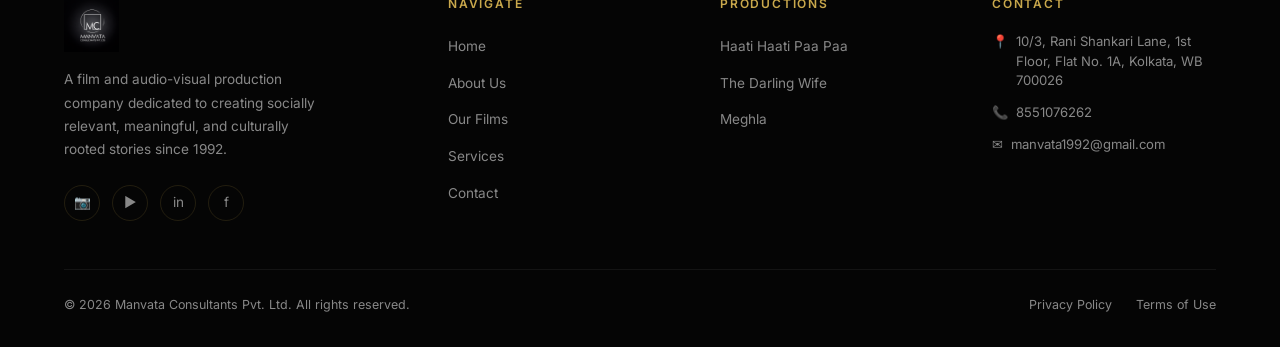
==== commit f1b5b71a: "removed Raanikaahini film project from site Dropped the film card, spotlight section, and dead place" ====
--- a/about.html
+++ b/about.html
@@ -366,7 +366,6 @@
           <li><a href="films.html">Haati Haati Paa Paa</a></li>
           <li><a href="films.html">The Darling Wife</a></li>
           <li><a href="films.html">Meghla</a></li>
-          <li><a href="films.html">Raanikaahini</a></li>
         </ul>
       </div>
       <div class="footer-col">
